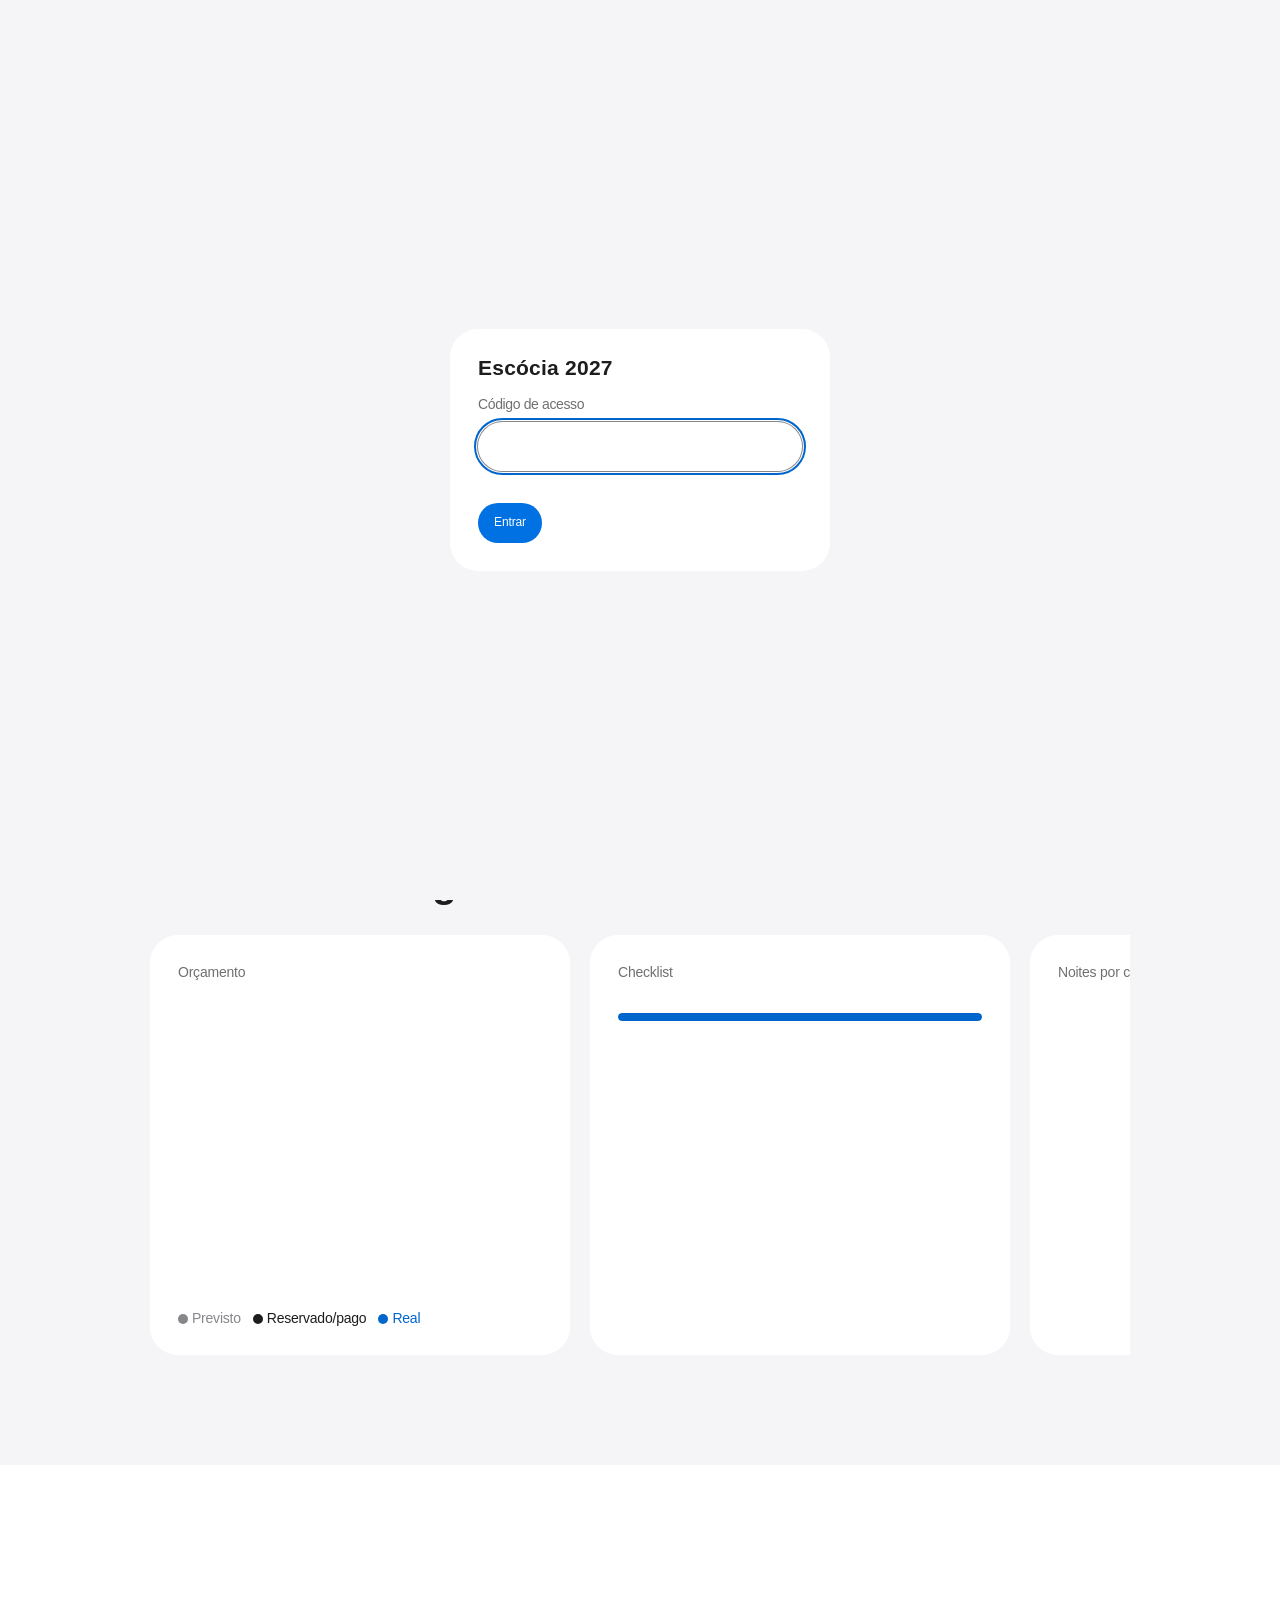
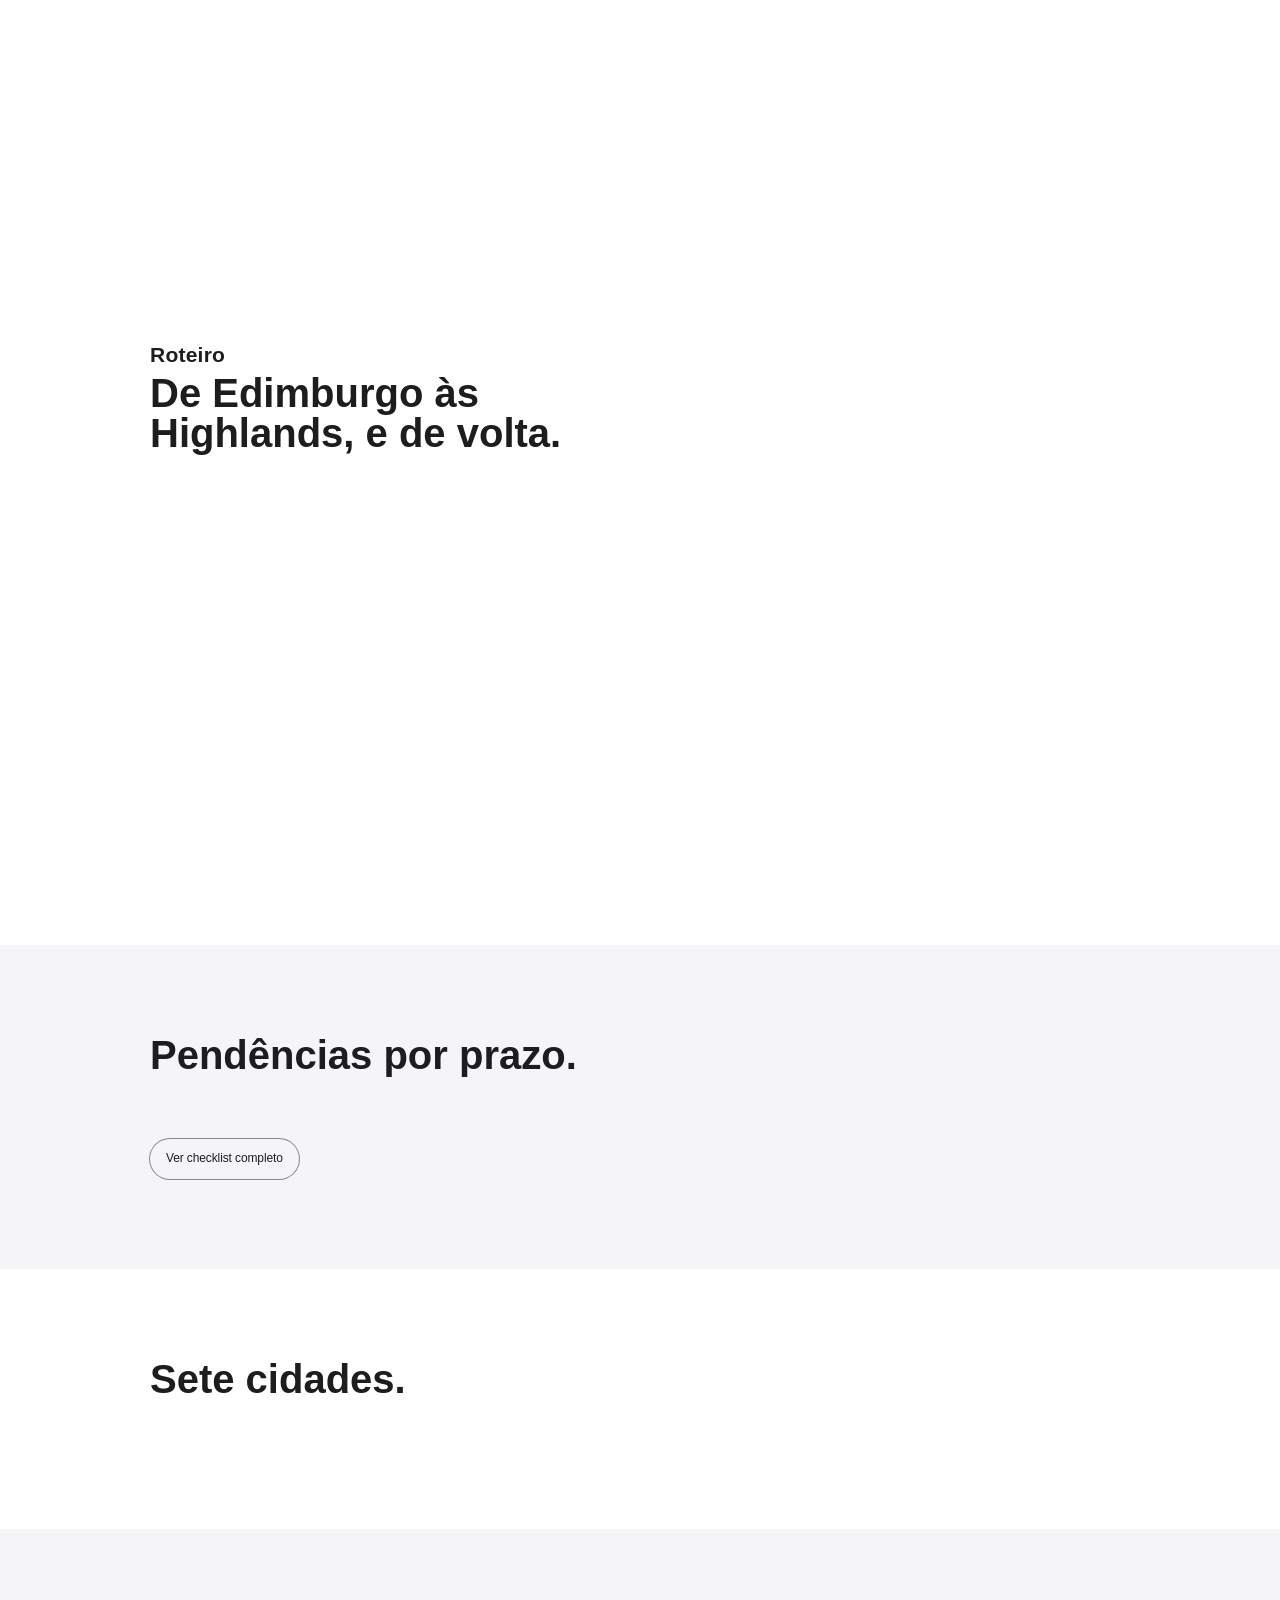
==== index.html @ ef0e37b1 "Portal Escócia 2027: primeira versão Painel, cidades, orçamento, checklist, registro e viagem; API n" ====
<!doctype html>
<html lang="pt-BR">
<head>
  <meta charset="utf-8">
  <meta name="viewport" content="width=device-width, initial-scale=1, viewport-fit=cover">
  <meta name="theme-color" content="#ffffff">
  <meta name="description" content="Portal da viagem à Escócia, 23/02 a 08/03/2027">
  <meta name="apple-mobile-web-app-capable" content="yes">
  <meta name="apple-mobile-web-app-title" content="Escócia 2027">
  <meta name="apple-mobile-web-app-status-bar-style" content="default">
  <title>Escócia 2027</title>
  <link rel="manifest" href="manifest.webmanifest">
  <link rel="icon" href="assets/img/icone-192.png" type="image/png">
  <link rel="apple-touch-icon" href="assets/img/icone-180.png">
  <link rel="stylesheet" href="assets/css/tokens.css">
  <link rel="stylesheet" href="assets/css/base.css">
  <link rel="stylesheet" href="assets/css/componentes.css">
  <link rel="stylesheet" href="assets/css/paginas.css">
  <link rel="stylesheet" href="assets/css/movimento.css">
</head>
<body>
  <header class="topo">
    <nav class="nav-local" aria-label="Portal">
      <a class="nav-local__titulo" href="#painel">Escócia 2027</a>
      <a class="pill" href="#checklist">Checklist</a>
      <a class="pill pill--azul" href="#registrar">Registrar</a>
    </nav>
    <nav class="nav-secoes" aria-label="Seções">
      <a href="#painel">Painel</a>
      <a href="#roteiro">Roteiro</a>
      <a href="#orcamento">Orçamento</a>
      <a href="#checklist">Checklist</a>
      <a href="#viagem">Viagem</a>
      <a href="#registrar">Registrar</a>
    </nav>
  </header>

  <main id="painel">
    <section class="secao hero">
      <div class="conteudo">
        <p class="kicker" id="periodo"></p>
        <h1 class="display" data-revelar>Escócia 2027.</h1>
        <p class="copy legenda" id="viajantes"></p>
        <div class="contagem" data-subir>
          <span class="contagem__numero" id="dias">–</span>
          <span class="legenda" id="dias-legenda">dias para o embarque</span>
        </div>
        <a class="proximo" id="proximo" href="#checklist" data-subir aria-labelledby="proximo-titulo">
          <span class="status-pendente">⚠️ Próximo compromisso</span>
          <h2 class="kicker" id="proximo-titulo"></h2>
          <p class="legenda" id="proximo-detalhe"></p>
        </a>
      </div>
    </section>

    <section class="secao secao--mist destaques" aria-labelledby="destaques-titulo">
      <div class="conteudo">
        <div class="destaques__cabecalho">
          <h2 class="titulo" id="destaques-titulo" data-revelar>Resumo da viagem.</h2>
          <a href="#orcamento" class="legenda">Ver orçamento</a>
        </div>
        <div class="galeria" tabindex="0" aria-label="Cards de resumo">
          <a class="card" href="#orcamento" aria-labelledby="orc-titulo">
            <p class="legenda" id="orc-titulo">Orçamento</p>
            <p class="card__numero" id="orc-previsto"></p>
            <p class="legenda" id="orc-detalhe"></p>
            <div class="card__grafico"><canvas id="grafico-orcamento" aria-label="Orçamento por categoria: previsto, reservado ou pago e real" role="img"></canvas></div>
            <p class="legenda legenda-grafico" aria-hidden="true">
              <span class="cor-previsto">Previsto</span>
              <span class="cor-pago">Reservado/pago</span>
              <span class="cor-real">Real</span>
            </p>
          </a>
          <a class="card" href="#checklist" aria-labelledby="chk-titulo">
            <p class="legenda" id="chk-titulo">Checklist</p>
            <p class="card__numero" id="chk-numero"></p>
            <div class="progresso" role="progressbar" aria-label="Progresso do checklist" aria-valuemin="0" aria-valuemax="100" id="chk-barra-wrap"><div class="progresso__barra" id="chk-barra"></div></div>
            <p class="legenda" id="chk-detalhe"></p>
          </a>
          <article class="card" aria-labelledby="noites-titulo">
            <p class="legenda" id="noites-titulo">Noites por cidade</p>
            <p class="card__numero" id="noites-total"></p>
            <div class="card__grafico"><canvas id="grafico-noites" aria-label="Noites por cidade" role="img"></canvas></div>
          </article>
        </div>
      </div>
    </section>

    <section class="secao roteiro" id="roteiro" aria-labelledby="roteiro-titulo">
      <div class="conteudo roteiro__palco">
        <div>
          <p class="kicker">Roteiro</p>
          <h2 class="titulo" id="roteiro-titulo" data-revelar>De Edimburgo às Highlands, e de volta.</h2>
          <p class="copy legenda" id="roteiro-resumo"></p>
        </div>
        <div class="roteiro__trilha">
          <div class="roteiro__linha"></div>
          <div class="roteiro__progresso" id="trilha-progresso"></div>
          <div id="trilha-paradas"></div>
        </div>
      </div>
    </section>

    <section class="secao secao--mist" id="pendencias" aria-labelledby="pend-titulo">
      <div class="conteudo">
        <h2 class="titulo" id="pend-titulo" data-revelar>Pendências por prazo.</h2>
        <ol class="pendencias" id="lista-pendencias"></ol>
        <a class="pill espaco-topo" href="#checklist">Ver checklist completo</a>
      </div>
    </section>

    <section class="secao" aria-labelledby="cidades-titulo">
      <div class="conteudo">
        <h2 class="titulo" id="cidades-titulo" data-revelar>Sete cidades.</h2>
        <div class="cidades" id="cidades"></div>
      </div>
    </section>
  </main>

  <main id="pagina" hidden></main>

  <footer class="rodape">
    <div class="conteudo">
      <p class="legenda" id="rodape"></p>
      <p class="legenda" id="estado" role="status"></p>
    </div>
  </footer>

  <p class="aviso" id="aviso" role="status" aria-live="polite" hidden></p>

  <dialog class="acesso" id="acesso" aria-labelledby="acesso-titulo">
    <form id="acesso-form" class="formulario">
      <p class="kicker" id="acesso-titulo">Escócia 2027</p>
      <label class="rotulo"><span>Código de acesso</span>
        <input class="campo" id="acesso-codigo" inputmode="numeric" autocomplete="off" required>
      </label>
      <p class="status-pendente" id="acesso-erro"></p>
      <button class="pill pill--azul" type="submit">Entrar</button>
    </form>
  </dialog>

  <script src="assets/vendor/gsap.min.js" defer></script>
  <script src="assets/vendor/ScrollTrigger.min.js" defer></script>
  <script src="assets/vendor/chart.umd.min.js" defer></script>
  <script type="module" src="assets/js/app.js"></script>
</body>
</html>
---- assets/css/tokens.css ----
/* Identidade Visual iPhone Duo — transcrição dos tokens de
   x/Documentação/Identidade Visual - iPhone Duo.md (fonte da verdade).
   Use somente estas variáveis no restante do CSS. */
:root {
  /* Cores */
  --color-gallery-white: #ffffff;
  --color-studio-mist: #f5f5f7;
  --color-paper-frost: #fafafc;
  --color-hairline-silver: #d6d6d6;
  --color-control-gray: #e6e6e8;
  --color-ink: #1d1d1f;
  --color-slate: #707070;
  --color-steel: #86868b;
  --color-apple-blue: #0066cc;
  --color-pricing-blue: #0071e3;
  --color-launch-orange: #b64400;

  /* Famílias (substitutas do documento: Inter, Helvetica Neue, Arial;
     -apple-system entrega a SF Pro nativa no iPhone e no Mac) */
  --font-sf-pro-display: 'SF Pro Display', -apple-system, BlinkMacSystemFont, Inter, 'Helvetica Neue', Arial, sans-serif;
  --font-sf-pro-text: 'SF Pro Text', -apple-system, BlinkMacSystemFont, Inter, 'Helvetica Neue', Arial, sans-serif;
  --font-arial: Arial, sans-serif;

  /* Escala tipográfica */
  --text-global-nav: 12px;
  --leading-global-nav: 1;
  --tracking-global-nav: -0.12px;
  --text-compact-control: 12px;
  --leading-compact-control: 1.33;
  --tracking-compact-control: -0.12px;
  --text-body-small: 14px;
  --leading-body-small: 1.29;
  --tracking-body-small: -0.224px;
  --text-body: 17px;
  --leading-body: 1.47;
  --tracking-body: -0.374px;
  --text-feature-copy: 17px;
  --leading-feature-copy: 1.24;
  --tracking-feature-copy: -0.374px;
  --text-product-nav-title: 19px;
  --leading-product-nav-title: 1.21;
  --tracking-product-nav-title: 0.228px;
  --text-product-kicker: 21px;
  --leading-product-kicker: 1;
  --tracking-product-kicker: 0.231px;
  --text-feature-heading: 40px;
  --leading-feature-heading: 1;
  --tracking-feature-heading: 0px;
  --text-hero-display: 80px;
  --leading-hero-display: 1.05;
  --tracking-hero-display: -1.2px;

  /* Pesos */
  --font-weight-regular: 400;
  --font-weight-medium: 500;
  --font-weight-semibold: 600;

  /* Espaçamento */
  --spacing-4: 4px;
  --spacing-8: 8px;
  --spacing-12: 12px;
  --spacing-16: 16px;
  --spacing-20: 20px;
  --spacing-24: 24px;
  --spacing-28: 28px;
  --spacing-32: 32px;
  --spacing-40: 40px;
  --spacing-48: 48px;
  --spacing-52: 52px;
  --spacing-64: 64px;
  --spacing-76: 76px;
  --spacing-80: 80px;
  --spacing-128: 128px;
  --spacing-144: 144px;

  /* Layout */
  --section-gap: 90px;
  --card-padding: 28px;
  --element-gap: 20px;

  /* Raios nomeados */
  --radius-cards: 28px;
  --radius-links: 10px;
  --radius-pills: 36px;
  --radius-badges: 0px;
  --radius-images: 28px;
  --radius-inputs: 980px;
  --radius-buttons: 9999px;
  --radius-navigation: 20px;

  /* Contornos (o documento não usa sombras projetadas) */
  --shadow-subtle: rgb(230, 230, 232) 0px 0px 0px 1px;
  --shadow-subtle-2: rgb(134, 134, 139) 0px 0px 0px 1px;

  /* Controle translúcido do carrossel (componente "Carousel Playback Control") */
  --carousel-track: rgba(210, 210, 215, 0.64);
  --carousel-glyph: rgba(0, 0, 0, 0.56);
  --nav-label: rgba(0, 0, 0, 0.8);
}
---- assets/css/base.css ----
*, *::before, *::after { box-sizing: border-box; }

html { -webkit-text-size-adjust: 100%; }

body {
  margin: 0;
  background: var(--color-gallery-white);
  color: var(--color-ink);
  font-family: var(--font-sf-pro-text);
  font-size: var(--text-body);
  line-height: var(--leading-body);
  letter-spacing: var(--tracking-body);
  -webkit-font-smoothing: antialiased;
}

h1, h2, h3, p { margin: 0; }

a { color: var(--color-apple-blue); text-decoration: none; border-radius: var(--radius-links); }
a:hover { text-decoration: underline; }

:focus-visible { outline: 2px solid var(--color-apple-blue); outline-offset: 2px; }

.secao {
  padding: var(--section-gap) var(--spacing-20);
}
.secao--mist { background: var(--color-studio-mist); }

.conteudo { max-width: 980px; margin: 0 auto; }

/* Tipografia (papéis da escala do documento) */
.kicker {
  font-family: var(--font-sf-pro-display);
  font-size: var(--text-product-kicker);
  line-height: var(--leading-product-kicker);
  letter-spacing: var(--tracking-product-kicker);
  font-weight: var(--font-weight-semibold);
}
.display {
  font-family: var(--font-sf-pro-display);
  font-size: clamp(var(--text-feature-heading), 12vw, var(--text-hero-display));
  line-height: var(--leading-hero-display);
  letter-spacing: var(--tracking-hero-display);
  font-weight: var(--font-weight-semibold);
}
.titulo {
  font-family: var(--font-sf-pro-display);
  font-size: var(--text-feature-heading);
  line-height: var(--leading-feature-heading);
  letter-spacing: var(--tracking-feature-heading);
  font-weight: var(--font-weight-semibold);
}
.copy {
  font-size: var(--text-feature-copy);
  line-height: var(--leading-feature-copy);
  letter-spacing: var(--tracking-feature-copy);
}
.legenda {
  font-size: var(--text-body-small);
  line-height: var(--leading-body-small);
  letter-spacing: var(--tracking-body-small);
  color: var(--color-slate);
}
.status-pendente {
  color: var(--color-launch-orange);
  font-size: var(--text-compact-control);
  line-height: var(--leading-compact-control);
  letter-spacing: var(--tracking-compact-control);
  font-weight: var(--font-weight-semibold);
}

.oculto-leitura {
  position: absolute; width: 1px; height: 1px; overflow: hidden; clip: rect(0 0 0 0); white-space: nowrap;
}
---- assets/css/componentes.css ----
/* Navegação local flutuante (componente "Product Local Navigation") */
.nav-local {
  position: sticky;
  top: var(--spacing-8);
  z-index: 10;
  margin: var(--spacing-8) var(--spacing-12) 0;
  padding: var(--spacing-12) var(--spacing-20);
  display: flex;
  align-items: center;
  gap: var(--spacing-12);
  background: var(--color-gallery-white);
  border-radius: var(--radius-navigation);
  box-shadow: var(--shadow-subtle);
}
.nav-local__titulo {
  font-family: var(--font-sf-pro-display);
  font-size: var(--text-product-nav-title);
  line-height: var(--leading-product-nav-title);
  letter-spacing: var(--tracking-product-nav-title);
  font-weight: var(--font-weight-semibold);
  margin-right: auto;
  white-space: nowrap;
}
.pill {
  display: inline-flex;
  align-items: center;
  min-height: var(--spacing-40);
  padding: 0 var(--spacing-16);
  border-radius: var(--radius-buttons);
  font-size: var(--text-compact-control);
  line-height: var(--leading-compact-control);
  letter-spacing: var(--tracking-compact-control);
  color: var(--color-ink);
  box-shadow: var(--shadow-subtle-2);
  background: transparent;
}
.pill--azul { background: var(--color-pricing-blue); color: var(--color-gallery-white); box-shadow: none; }
.pill:hover { text-decoration: none; }

/* Hero */
.hero { text-align: center; padding-top: var(--spacing-64); }
.hero .kicker { margin-bottom: var(--spacing-16); }
.hero .display + .copy { margin-top: var(--spacing-16); }
.roteiro .titulo, .destaques .titulo { margin-top: var(--spacing-8); }
.roteiro .copy { margin-top: var(--spacing-12); }
.contagem {
  margin: var(--spacing-48) auto 0;
  display: inline-flex;
  flex-direction: column;
  align-items: center;
  gap: var(--spacing-8);
  padding: var(--card-padding) var(--spacing-48);
  border-radius: var(--radius-cards);
  background: var(--color-studio-mist);
}
.contagem__numero {
  font-family: var(--font-sf-pro-display);
  font-size: var(--text-hero-display);
  line-height: var(--leading-hero-display);
  letter-spacing: var(--tracking-hero-display);
  font-weight: var(--font-weight-semibold);
  font-variant-numeric: tabular-nums;
}

/* Próximo compromisso */
.proximo {
  margin-top: var(--spacing-40);
  text-align: left;
  padding: var(--card-padding);
  border-radius: var(--radius-cards);
  box-shadow: var(--shadow-subtle);
  display: grid;
  gap: var(--spacing-8);
}

/* Destaques: galeria horizontal de cards brancos ("Highlights Stage") */
.destaques__cabecalho {
  display: flex; align-items: baseline; justify-content: space-between; gap: var(--element-gap);
  margin-bottom: var(--spacing-32);
}
.galeria {
  display: grid;
  grid-auto-flow: column;
  grid-auto-columns: min(86vw, 420px);
  gap: var(--element-gap);
  overflow-x: auto;
  scroll-snap-type: x mandatory;
  padding-bottom: var(--spacing-20);
  scrollbar-width: none;
}
.galeria::-webkit-scrollbar { display: none; }
.card {
  scroll-snap-align: start;
  background: var(--color-gallery-white);
  border-radius: var(--radius-cards);
  padding: var(--card-padding);
  display: flex;
  flex-direction: column;
  gap: var(--spacing-16);
  min-height: 420px;
}
.card__numero {
  font-family: var(--font-sf-pro-display);
  font-size: var(--text-feature-heading);
  line-height: var(--leading-feature-heading);
  font-weight: var(--font-weight-semibold);
  font-variant-numeric: tabular-nums;
}
.card__grafico { position: relative; flex: 1; min-height: 220px; }
.legenda-grafico { display: flex; flex-wrap: wrap; gap: var(--spacing-12); }
.legenda-grafico span::before {
  content: ''; display: inline-block; width: 10px; height: 10px; margin-right: var(--spacing-4);
  border-radius: var(--radius-buttons); background: currentColor; vertical-align: middle;
}

/* Barra de progresso do checklist */
.progresso { height: var(--spacing-8); border-radius: var(--radius-buttons); background: var(--color-control-gray); overflow: hidden; }
.progresso__barra { height: 100%; background: var(--color-apple-blue); border-radius: inherit; }

/* Pendências por prazo */
.pendencias { list-style: none; margin: var(--spacing-32) 0 0; padding: 0; }
.pendencias li {
  display: grid;
  grid-template-columns: var(--spacing-76) 1fr;
  gap: var(--spacing-16);
  padding: var(--spacing-20) 0;
  border-top: 1px solid var(--color-hairline-silver);
}
.pendencias__data {
  font-family: var(--font-sf-pro-display);
  font-weight: var(--font-weight-semibold);
  font-variant-numeric: tabular-nums;
}

/* Roteiro fixado com linha que avança pela rolagem */
.roteiro { position: relative; }
.roteiro__palco { min-height: 100vh; display: flex; flex-direction: column; justify-content: center; }
.roteiro__trilha { position: relative; margin-top: var(--spacing-24); }
.roteiro__linha {
  position: absolute; left: 11px; top: 0; bottom: 0; width: 2px;
  background: var(--color-control-gray);
}
.roteiro__progresso {
  position: absolute; left: 11px; top: 0; width: 2px; height: 100%;
  background: var(--color-ink); transform-origin: top;
}
.parada { position: relative; display: grid; grid-template-columns: var(--spacing-24) 1fr; gap: var(--spacing-16); padding: var(--spacing-4) 0; }
.parada__ponto {
  width: var(--spacing-24); height: var(--spacing-24); border-radius: var(--radius-buttons);
  background: var(--color-gallery-white); box-shadow: var(--shadow-subtle-2);
  position: relative; z-index: 1;
}
.parada.ativa .parada__ponto { background: var(--color-ink); box-shadow: none; }
.parada__cidade {
  font-family: var(--font-sf-pro-display);
  font-size: var(--text-product-kicker);
  line-height: var(--leading-product-kicker);
  font-weight: var(--font-weight-semibold);
}

/* Cidades */
.cidades { display: grid; gap: var(--element-gap); grid-template-columns: repeat(auto-fill, minmax(260px, 1fr)); margin-top: var(--spacing-40); }
.cidade {
  border-radius: var(--radius-cards);
  background: var(--color-studio-mist);
  padding: var(--card-padding);
  display: grid; gap: var(--spacing-12); align-content: start;
}

.rodape { padding: var(--spacing-40) var(--spacing-20); background: var(--color-studio-mist); }

@media (min-width: 834px) {
  .nav-local { margin: var(--spacing-8) auto 0; max-width: 1024px; }
  .roteiro__palco { flex-direction: row; align-items: center; gap: var(--spacing-80); }
  .roteiro__palco > * { flex: 1; }
  .parada { padding: var(--spacing-12) 0; }
}
---- assets/css/paginas.css ----
/* Navegação de seções ("Section Anchor Navigation") e páginas internas. */
.topo { position: sticky; top: 0; z-index: 10; background: var(--color-gallery-white); padding-bottom: var(--spacing-4); }
.nav-local { position: static; }
.nav-local__titulo { color: var(--color-ink); }
.nav-local__titulo:hover { text-decoration: none; }
.nav-secoes {
  display: flex; gap: var(--spacing-24); overflow-x: auto; scrollbar-width: none;
  padding: var(--spacing-12) var(--spacing-20) var(--spacing-8);
  max-width: 1024px; margin: 0 auto;
}
.nav-secoes::-webkit-scrollbar { display: none; }
.nav-secoes a {
  color: var(--color-ink); white-space: nowrap;
  font-size: var(--text-body); letter-spacing: var(--tracking-body); font-weight: var(--font-weight-medium);
  padding: var(--spacing-8) 0;
}
.nav-secoes a[aria-current] { color: var(--color-apple-blue); }

.cor-previsto { color: var(--color-steel); }
.cor-pago { color: var(--color-ink); }
.cor-real { color: var(--color-apple-blue); }

a.card, a.proximo, a.cidade, a.parada { color: inherit; }
a.card:hover, a.proximo:hover, a.cidade:hover, a.parada:hover { text-decoration: none; }

.espaco-topo { margin-top: var(--spacing-32); }
.pagina__cabecalho { display: grid; gap: var(--spacing-12); margin-bottom: var(--spacing-40); }

.grade-2 { display: grid; gap: var(--element-gap); grid-template-columns: repeat(auto-fit, minmax(300px, 1fr)); }
.card--auto { min-height: 0; }
.card--contorno { box-shadow: var(--shadow-subtle); }
.card__grafico--alto { min-height: 360px; margin-bottom: var(--spacing-40); }

.foto { margin: var(--spacing-40) 0 0; border-radius: var(--radius-images); overflow: hidden; background: var(--color-studio-mist); }
.foto img { display: block; width: 100%; aspect-ratio: 3 / 2; object-fit: cover; transform: scale(1.12); }
.foto figcaption { padding: var(--spacing-8) var(--spacing-16); background: var(--color-gallery-white); }
.cidade__foto { width: 100%; aspect-ratio: 3 / 2; object-fit: cover; border-radius: var(--radius-images); }

.lista { list-style: none; margin: 0; padding: 0; }
.lista > li { padding: var(--spacing-16) 0; border-top: 1px solid var(--color-hairline-silver); display: grid; gap: var(--spacing-4); }
.atracao { grid-template-columns: 1fr auto; align-items: start; gap: var(--spacing-12) !important; }
.atracao__nome { font-weight: var(--font-weight-semibold); }

.tarefa { grid-template-columns: var(--spacing-28) 1fr; align-items: start; }
.tarefa input { width: var(--spacing-24); height: var(--spacing-24); margin: 0; accent-color: var(--color-apple-blue); }
.tarefa label { display: grid; gap: var(--spacing-4); cursor: pointer; }
.tarefa--feita label > span:first-child { color: var(--color-slate); text-decoration: line-through; }

.tabela { width: 100%; border-collapse: collapse; font-size: var(--text-body-small); letter-spacing: var(--tracking-body-small); }
.tabela th, .tabela td { text-align: left; padding: var(--spacing-12) var(--spacing-8); border-top: 1px solid var(--color-hairline-silver); vertical-align: top; }
.tabela td { font-variant-numeric: tabular-nums; }
.tabela thead th { color: var(--color-slate); font-weight: var(--font-weight-regular); border-top: 0; }

/* Formulários ("Rounded Search Input" adaptado a campos de formulário) */
.formulario { display: grid; gap: var(--spacing-16); max-width: 520px; }
.rotulo { display: grid; gap: var(--spacing-8); font-size: var(--text-body-small); color: var(--color-slate); }
.campo {
  font: inherit; font-size: var(--text-body); color: var(--color-ink);
  min-height: var(--spacing-48); padding: var(--spacing-12) var(--spacing-20);
  border: 0; border-radius: var(--radius-inputs); box-shadow: var(--shadow-subtle-2);
  background: var(--color-gallery-white); width: 100%;
}
textarea.campo { border-radius: var(--radius-cards); resize: vertical; }
.campo--compacto { min-height: var(--spacing-40); padding: var(--spacing-8) var(--spacing-12); font-size: var(--text-body-small); width: auto; }
.linha-campos { display: grid; grid-template-columns: 2fr 1fr; gap: var(--spacing-12); }
.formulario .pill { justify-self: start; border: 0; cursor: pointer; font: inherit; font-size: var(--text-compact-control); }

/* Aviso flutuante e diálogo de acesso */
.aviso {
  position: fixed; left: 50%; bottom: calc(var(--spacing-20) + env(safe-area-inset-bottom)); transform: translateX(-50%);
  margin: 0; padding: var(--spacing-12) var(--spacing-20); border-radius: var(--radius-pills);
  background: var(--color-ink); color: var(--color-gallery-white); font-size: var(--text-body-small); z-index: 20;
  max-width: calc(100% - var(--spacing-40));
}
.acesso { border: 0; border-radius: var(--radius-cards); padding: var(--card-padding); width: min(92vw, 380px); color: var(--color-ink); }
.acesso::backdrop { background: var(--color-studio-mist); }

.rodape .conteudo { display: grid; gap: var(--spacing-8); }
body { padding-bottom: env(safe-area-inset-bottom); }
---- assets/css/movimento.css ----
/* Os estados iniciais das animações são definidos pelo GSAP (assets/js/movimento.js),
   só quando não há prefers-reduced-motion. Aqui ficam apenas ajustes de movimento reduzido. */
@media (prefers-reduced-motion: reduce) {
  html { scroll-behavior: auto; }
  .galeria { scroll-snap-type: none; }
  .foto img { transform: none; }
}
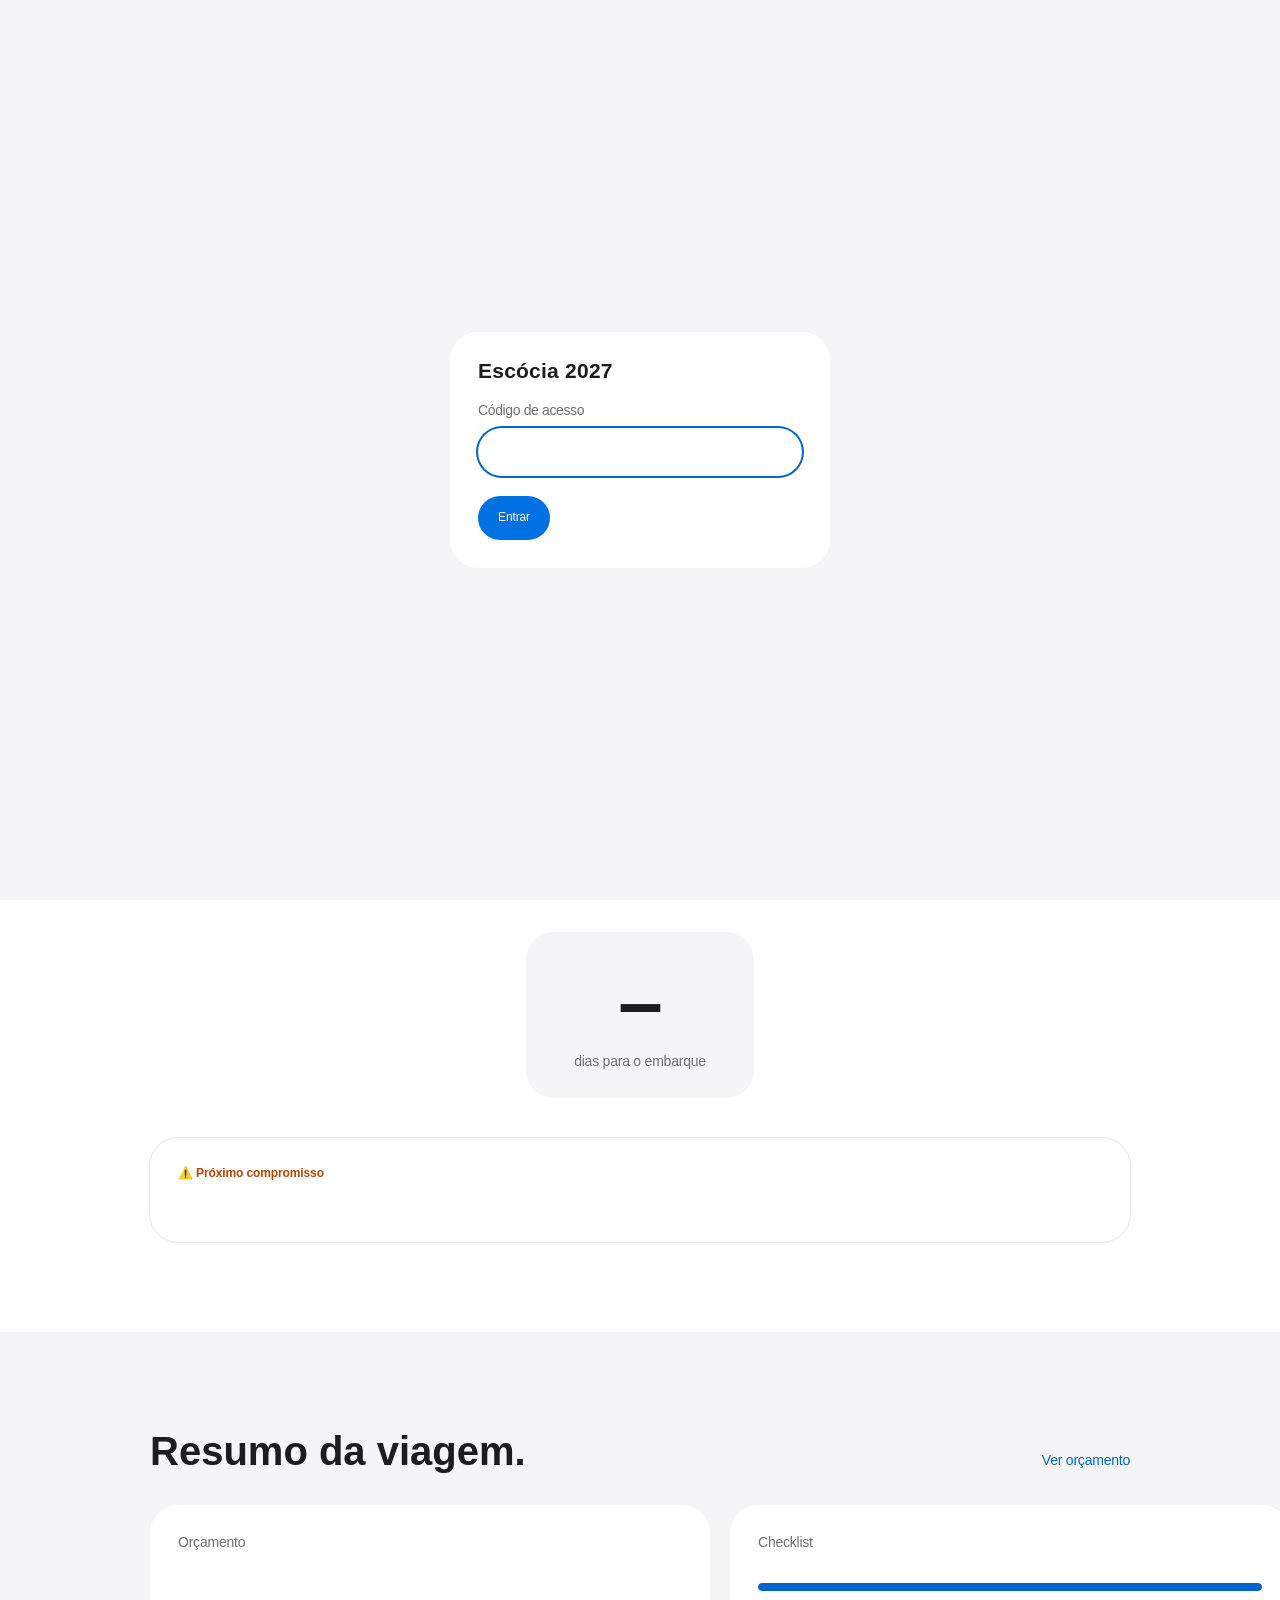
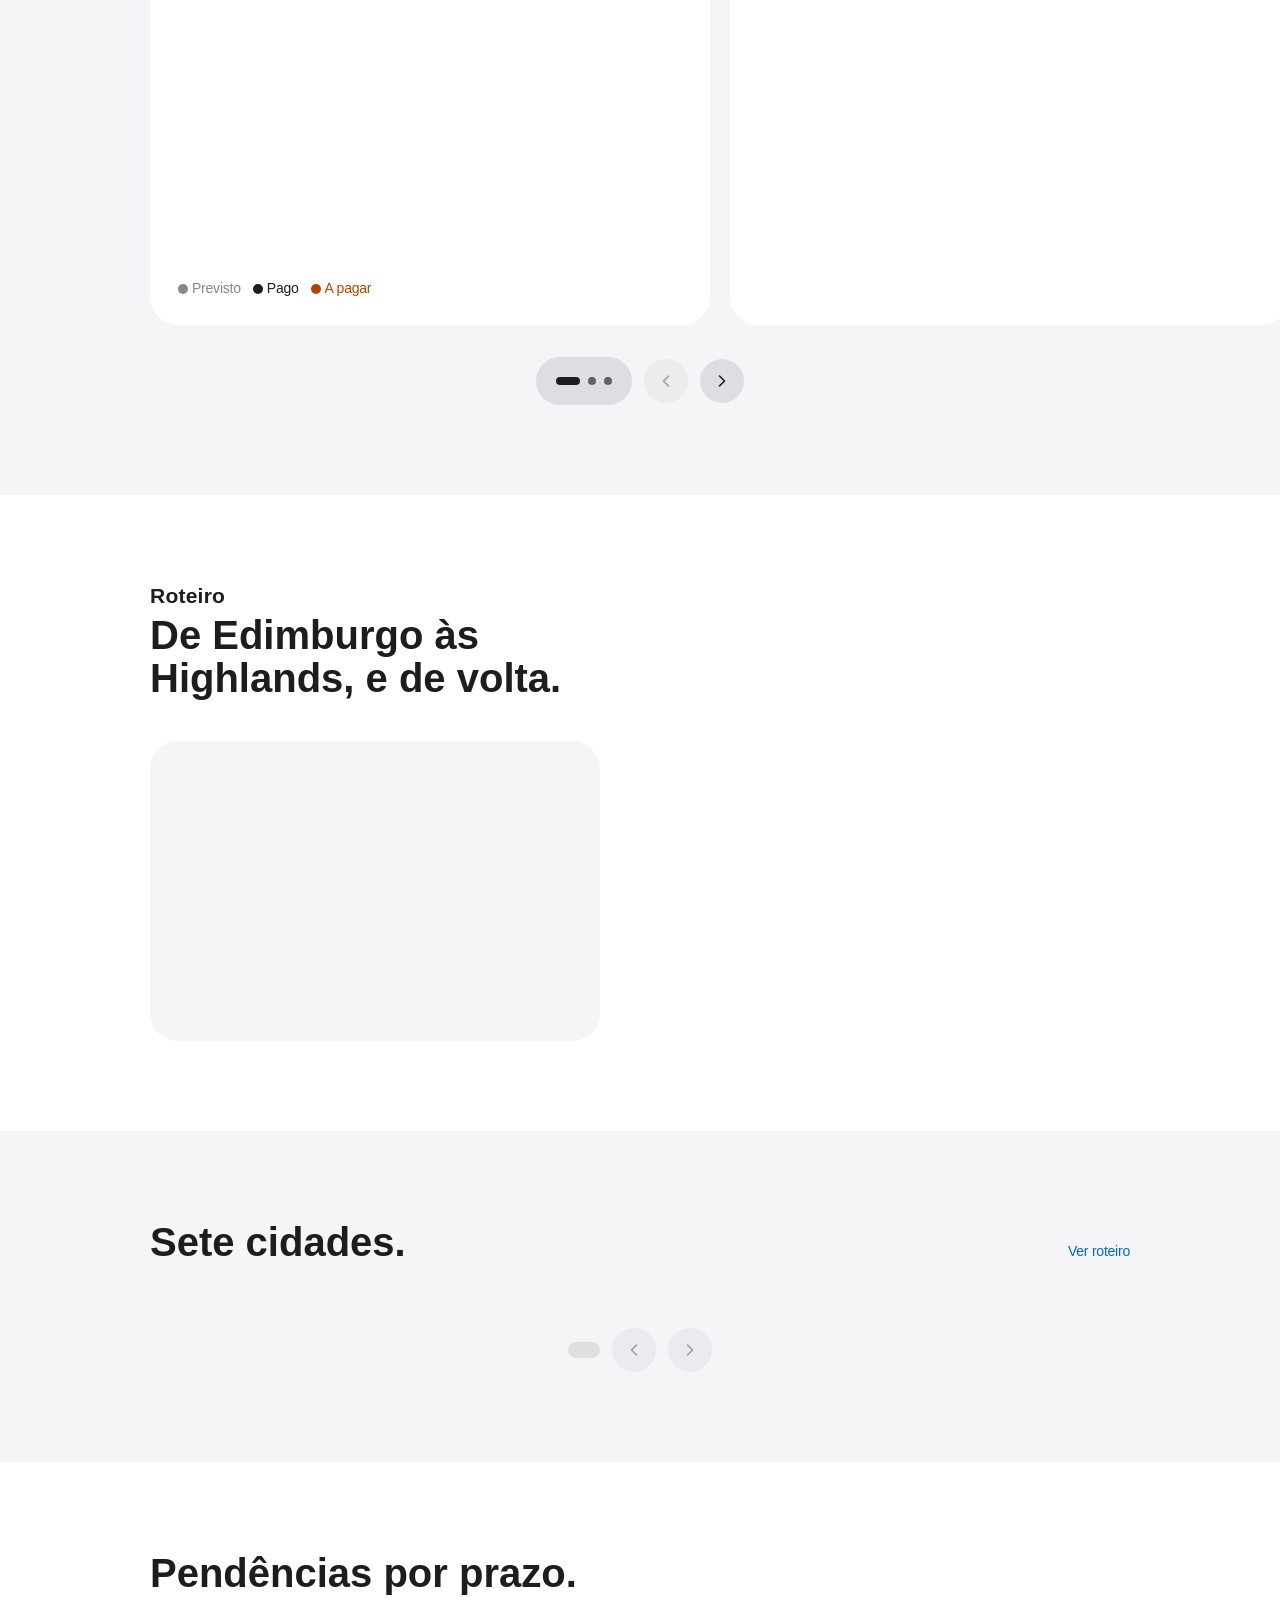
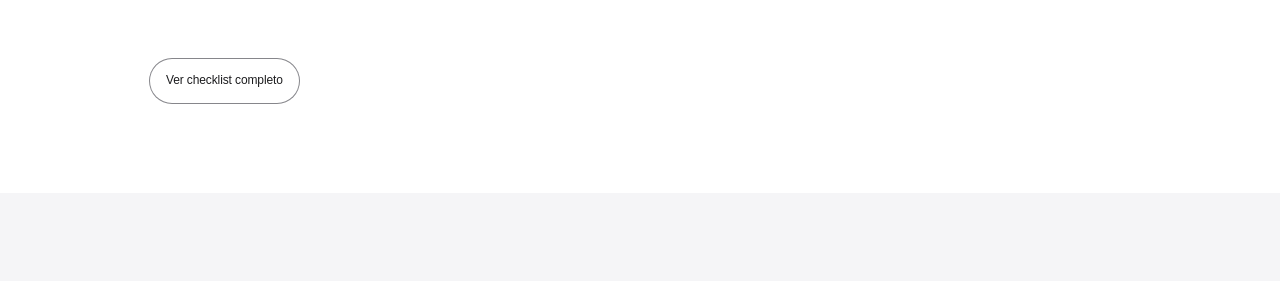
==== commit 0b47c35b: "Revisão completa do portal - Modo escuro (segue o sistema) com tokens de papel; identidade e DESIGN." ====
--- a/index.html
+++ b/index.html
@@ -3,7 +3,9 @@
 <head>
   <meta charset="utf-8">
   <meta name="viewport" content="width=device-width, initial-scale=1, viewport-fit=cover">
-  <meta name="theme-color" content="#ffffff">
+  <meta name="color-scheme" content="light dark">
+  <meta name="theme-color" content="#ffffff" media="(prefers-color-scheme: light)">
+  <meta name="theme-color" content="#000000" media="(prefers-color-scheme: dark)">
   <meta name="description" content="Portal da viagem à Escócia, 23/02 a 08/03/2027">
   <meta name="apple-mobile-web-app-capable" content="yes">
   <meta name="apple-mobile-web-app-title" content="Escócia 2027">
@@ -20,18 +22,17 @@
 </head>
 <body>
   <header class="topo">
-    <nav class="nav-local" aria-label="Portal">
-      <a class="nav-local__titulo" href="#painel">Escócia 2027</a>
-      <a class="pill" href="#checklist">Checklist</a>
-      <a class="pill pill--azul" href="#registrar">Registrar</a>
-    </nav>
-    <nav class="nav-secoes" aria-label="Seções">
-      <a href="#painel">Painel</a>
-      <a href="#roteiro">Roteiro</a>
-      <a href="#orcamento">Orçamento</a>
-      <a href="#checklist">Checklist</a>
-      <a href="#viagem">Viagem</a>
-      <a href="#registrar">Registrar</a>
+    <nav class="barra" aria-label="Portal">
+      <a class="barra__titulo" href="#painel">Escócia 2027</a>
+      <div class="barra__secoes" id="secoes">
+        <a href="#painel">Painel</a>
+        <a href="#roteiro">Roteiro</a>
+        <a href="#cidades">Cidades</a>
+        <a href="#orcamento">Orçamento</a>
+        <a href="#checklist">Checklist</a>
+        <a href="#viagem">Viagem</a>
+      </div>
+      <a class="pill pill--azul barra__acao" href="#registrar">Registrar</a>
     </nav>
   </header>
 
@@ -41,6 +42,14 @@
         <p class="kicker" id="periodo"></p>
         <h1 class="display" data-revelar>Escócia 2027.</h1>
         <p class="copy legenda" id="viajantes"></p>
+      </div>
+      <figure class="hero__foto" data-zoom>
+        <div class="hero__moldura">
+          <img src="assets/img/cidades/abertura-1600.webp" srcset="assets/img/cidades/abertura-800.webp 800w, assets/img/cidades/abertura-1600.webp 1600w, assets/img/cidades/abertura-2400.webp 2400w" sizes="(min-width: 1240px) 1200px, calc(100vw - 40px)" width="2400" height="1600" alt="Lago entre montanhas das Highlands ao amanhecer" fetchpriority="high">
+        </div>
+        <figcaption class="legenda" id="abertura-credito"></figcaption>
+      </figure>
+      <div class="conteudo hero__dados">
         <div class="contagem" data-subir>
           <span class="contagem__numero" id="dias">–</span>
           <span class="legenda" id="dias-legenda">dias para o embarque</span>
@@ -53,22 +62,22 @@
       </div>
     </section>
 
-    <section class="secao secao--mist destaques" aria-labelledby="destaques-titulo">
-      <div class="conteudo">
-        <div class="destaques__cabecalho">
-          <h2 class="titulo" id="destaques-titulo" data-revelar>Resumo da viagem.</h2>
-          <a href="#orcamento" class="legenda">Ver orçamento</a>
-        </div>
-        <div class="galeria" tabindex="0" aria-label="Cards de resumo">
+    <section class="secao secao--mist destaques faixa-carrossel" aria-labelledby="destaques-titulo">
+      <div class="conteudo destaques__cabecalho">
+        <h2 class="titulo" id="destaques-titulo" data-revelar>Resumo da viagem.</h2>
+        <a href="#orcamento" class="legenda">Ver orçamento</a>
+      </div>
+      <div class="carrossel" id="resumo" role="region" aria-roledescription="carrossel" aria-labelledby="destaques-titulo">
+        <div class="carrossel__trilho" id="resumo-lista" tabindex="0">
           <a class="card" href="#orcamento" aria-labelledby="orc-titulo">
             <p class="legenda" id="orc-titulo">Orçamento</p>
             <p class="card__numero" id="orc-previsto"></p>
             <p class="legenda" id="orc-detalhe"></p>
-            <div class="card__grafico"><canvas id="grafico-orcamento" aria-label="Orçamento por categoria: previsto, reservado ou pago e real" role="img"></canvas></div>
+            <div class="card__grafico"><canvas id="grafico-orcamento" aria-label="Orçamento por categoria: previsto, pago e a pagar" role="img"></canvas></div>
             <p class="legenda legenda-grafico" aria-hidden="true">
               <span class="cor-previsto">Previsto</span>
-              <span class="cor-pago">Reservado/pago</span>
-              <span class="cor-real">Real</span>
+              <span class="cor-pago">Pago</span>
+              <span class="cor-apagar">A pagar</span>
             </p>
           </a>
           <a class="card" href="#checklist" aria-labelledby="chk-titulo">
@@ -83,15 +92,27 @@
             <div class="card__grafico"><canvas id="grafico-noites" aria-label="Noites por cidade" role="img"></canvas></div>
           </article>
         </div>
+        <div class="conteudo carrossel__controles">
+          <div class="carrossel__pontos" id="resumo-pontos" role="group" aria-label="Escolher resumo">
+            <button type="button" aria-label="Orçamento" aria-controls="resumo-lista"></button>
+            <button type="button" aria-label="Checklist" aria-controls="resumo-lista"></button>
+            <button type="button" aria-label="Noites por cidade" aria-controls="resumo-lista"></button>
+          </div>
+          <div class="carrossel__setas">
+            <button class="carrossel__seta" type="button" data-direcao="-1" aria-label="Resumo anterior" aria-controls="resumo-lista"></button>
+            <button class="carrossel__seta carrossel__seta--proxima" type="button" data-direcao="1" aria-label="Próximo resumo" aria-controls="resumo-lista"></button>
+          </div>
+        </div>
       </div>
     </section>
 
     <section class="secao roteiro" id="roteiro" aria-labelledby="roteiro-titulo">
       <div class="conteudo roteiro__palco">
-        <div>
+        <div class="roteiro__texto">
           <p class="kicker">Roteiro</p>
           <h2 class="titulo" id="roteiro-titulo" data-revelar>De Edimburgo às Highlands, e de volta.</h2>
           <p class="copy legenda" id="roteiro-resumo"></p>
+          <div class="roteiro__midia" id="roteiro-midia" aria-hidden="true"></div>
         </div>
         <div class="roteiro__trilha">
           <div class="roteiro__linha"></div>
@@ -101,18 +122,28 @@
       </div>
     </section>
 
-    <section class="secao secao--mist" id="pendencias" aria-labelledby="pend-titulo">
+    <section class="secao secao--mist faixa-carrossel" id="cidades" aria-labelledby="cidades-titulo">
+      <div class="conteudo destaques__cabecalho">
+        <h2 class="titulo" id="cidades-titulo" data-revelar>Sete cidades.</h2>
+        <a href="#roteiro" class="legenda">Ver roteiro</a>
+      </div>
+      <div class="carrossel" role="region" aria-roledescription="carrossel" aria-labelledby="cidades-titulo">
+        <div class="carrossel__trilho" id="cidades-lista" tabindex="0"></div>
+        <div class="conteudo carrossel__controles">
+          <div class="carrossel__pontos" id="cidades-pontos" role="group" aria-label="Escolher cidade"></div>
+          <div class="carrossel__setas">
+            <button class="carrossel__seta" type="button" data-direcao="-1" aria-label="Cidade anterior" aria-controls="cidades-lista"></button>
+            <button class="carrossel__seta carrossel__seta--proxima" type="button" data-direcao="1" aria-label="Próxima cidade" aria-controls="cidades-lista"></button>
+          </div>
+        </div>
+      </div>
+    </section>
+
+    <section class="secao" id="pendencias" aria-labelledby="pend-titulo">
       <div class="conteudo">
         <h2 class="titulo" id="pend-titulo" data-revelar>Pendências por prazo.</h2>
         <ol class="pendencias" id="lista-pendencias"></ol>
         <a class="pill espaco-topo" href="#checklist">Ver checklist completo</a>
-      </div>
-    </section>
-
-    <section class="secao" aria-labelledby="cidades-titulo">
-      <div class="conteudo">
-        <h2 class="titulo" id="cidades-titulo" data-revelar>Sete cidades.</h2>
-        <div class="cidades" id="cidades"></div>
       </div>
     </section>
   </main>
--- a/assets/css/tokens.css
+++ b/assets/css/tokens.css
@@ -96,4 +96,46 @@
   --carousel-track: rgba(210, 210, 215, 0.64);
   --carousel-glyph: rgba(0, 0, 0, 0.56);
   --nav-label: rgba(0, 0, 0, 0.8);
+
+  /* Tokens de papel (seção "Tema escuro (extensão)" do documento). O restante do CSS
+     usa só estes; eles apontam para a paleta acima e mudam no tema escuro. */
+  --cor-fundo: var(--color-gallery-white);
+  --cor-faixa: var(--color-studio-mist);
+  --cor-cartao: var(--color-gallery-white);
+  --cor-vidro: rgba(255, 255, 255, 0.8);
+  --cor-texto: var(--color-ink);
+  --cor-texto-2: var(--color-slate);
+  --cor-link: var(--color-apple-blue);
+  --cor-acao: var(--color-pricing-blue);
+  --cor-sobre-acao: var(--color-gallery-white);
+  --cor-alerta: var(--color-launch-orange);
+  --cor-divisoria: var(--color-hairline-silver);
+  --cor-contorno: var(--color-steel);
+  --cor-contorno-suave: var(--color-control-gray);
+  --cor-trilho: var(--color-control-gray);
+  --cor-controle: var(--carousel-track);
+  --cor-glifo: var(--carousel-glyph);
+  --cor-grafico-previsto: var(--color-steel);
+
+  /* Contornos de 1px (o documento não usa sombras projetadas) */
+  --contorno-sutil: var(--cor-contorno-suave) 0 0 0 1px;
+  --contorno-forte: var(--cor-contorno) 0 0 0 1px;
 }
+
+@media (prefers-color-scheme: dark) {
+  :root {
+    --cor-fundo: #000000;
+    --cor-faixa: #161617;
+    --cor-cartao: var(--color-ink);
+    --cor-vidro: rgba(22, 22, 23, 0.8);
+    --cor-texto: var(--color-studio-mist);
+    --cor-texto-2: var(--color-steel);
+    --cor-link: #2997ff;
+    --cor-alerta: #f56300;
+    --cor-divisoria: #424245;
+    --cor-contorno-suave: #424245;
+    --cor-trilho: #424245;
+    --cor-controle: rgba(66, 66, 69, 0.72);
+    --cor-glifo: rgba(255, 255, 255, 0.56);
+  }
+}
--- a/assets/css/base.css
+++ b/assets/css/base.css
@@ -1,11 +1,11 @@
 *, *::before, *::after { box-sizing: border-box; }
 
-html { -webkit-text-size-adjust: 100%; }
+html { -webkit-text-size-adjust: 100%; color-scheme: light dark; }
 
 body {
   margin: 0;
-  background: var(--color-gallery-white);
-  color: var(--color-ink);
+  background: var(--cor-fundo);
+  color: var(--cor-texto);
   font-family: var(--font-sf-pro-text);
   font-size: var(--text-body);
   line-height: var(--leading-body);
@@ -15,15 +15,18 @@
 
 h1, h2, h3, p { margin: 0; }
 
-a { color: var(--color-apple-blue); text-decoration: none; border-radius: var(--radius-links); }
+a { color: var(--cor-link); text-decoration: none; border-radius: var(--radius-links); }
 a:hover { text-decoration: underline; }
 
-:focus-visible { outline: 2px solid var(--color-apple-blue); outline-offset: 2px; }
+:focus-visible { outline: 2px solid var(--cor-link); outline-offset: 2px; }
+
+/* Âncoras (#roteiro, #pendencias…) param abaixo da barra fixa. */
+[id] { scroll-margin-top: var(--altura-topo, 0px); }
 
 .secao {
-  padding: var(--section-gap) var(--spacing-20);
+  padding: var(--spacing-64) var(--spacing-20);
 }
-.secao--mist { background: var(--color-studio-mist); }
+.secao--mist { background: var(--cor-faixa); }
 
 .conteudo { max-width: 980px; margin: 0 auto; }
 
@@ -42,10 +45,12 @@
   letter-spacing: var(--tracking-hero-display);
   font-weight: var(--font-weight-semibold);
 }
+/* Altura de linha 1,08 (lista do SF Pro Display): títulos que quebram linha não se sobrepõem
+   e os descendentes (ç, g, p) ficam dentro da caixa. */
 .titulo {
   font-family: var(--font-sf-pro-display);
   font-size: var(--text-feature-heading);
-  line-height: var(--leading-feature-heading);
+  line-height: 1.08;
   letter-spacing: var(--tracking-feature-heading);
   font-weight: var(--font-weight-semibold);
 }
@@ -58,16 +63,25 @@
   font-size: var(--text-body-small);
   line-height: var(--leading-body-small);
   letter-spacing: var(--tracking-body-small);
-  color: var(--color-slate);
+  color: var(--cor-texto-2);
 }
 .status-pendente {
-  color: var(--color-launch-orange);
+  color: var(--cor-alerta);
   font-size: var(--text-compact-control);
   line-height: var(--leading-compact-control);
   letter-spacing: var(--tracking-compact-control);
   font-weight: var(--font-weight-semibold);
 }
 
+/* Ritmo vertical: um título nunca encosta no bloco seguinte (divisória, lista, tabela). */
+h2.titulo + :not(p, a) { margin-top: var(--spacing-32); }
+h2.titulo + p.legenda { margin-top: var(--spacing-32); }
+:not(.card) > h2.kicker + :is(ul, ol, table, form, div) { margin-top: var(--spacing-16); }
+
 .oculto-leitura {
   position: absolute; width: 1px; height: 1px; overflow: hidden; clip: rect(0 0 0 0); white-space: nowrap;
 }
+
+@media (min-width: 834px) {
+  .secao { padding: var(--section-gap) var(--spacing-20); }
+}
--- a/assets/css/componentes.css
+++ b/assets/css/componentes.css
@@ -1,46 +1,34 @@
-/* Navegação local flutuante (componente "Product Local Navigation") */
-.nav-local {
-  position: sticky;
-  top: var(--spacing-8);
-  z-index: 10;
-  margin: var(--spacing-8) var(--spacing-12) 0;
-  padding: var(--spacing-12) var(--spacing-20);
-  display: flex;
-  align-items: center;
-  gap: var(--spacing-12);
-  background: var(--color-gallery-white);
-  border-radius: var(--radius-navigation);
-  box-shadow: var(--shadow-subtle);
-}
-.nav-local__titulo {
-  font-family: var(--font-sf-pro-display);
-  font-size: var(--text-product-nav-title);
-  line-height: var(--leading-product-nav-title);
-  letter-spacing: var(--tracking-product-nav-title);
-  font-weight: var(--font-weight-semibold);
-  margin-right: auto;
-  white-space: nowrap;
-}
 .pill {
   display: inline-flex;
   align-items: center;
-  min-height: var(--spacing-40);
+  justify-content: center;
+  min-height: calc(var(--spacing-40) + var(--spacing-4));
   padding: 0 var(--spacing-16);
   border-radius: var(--radius-buttons);
   font-size: var(--text-compact-control);
   line-height: var(--leading-compact-control);
   letter-spacing: var(--tracking-compact-control);
-  color: var(--color-ink);
-  box-shadow: var(--shadow-subtle-2);
+  color: var(--cor-texto);
+  box-shadow: var(--contorno-forte);
   background: transparent;
 }
-.pill--azul { background: var(--color-pricing-blue); color: var(--color-gallery-white); box-shadow: none; }
+.pill--azul { background: var(--cor-acao); color: var(--cor-sobre-acao); box-shadow: none; }
 .pill:hover { text-decoration: none; }
 
 /* Hero */
 .hero { text-align: center; padding-top: var(--spacing-64); }
 .hero .kicker { margin-bottom: var(--spacing-16); }
 .hero .display + .copy { margin-top: var(--spacing-16); }
+/* Foto de abertura sob o título ("Hero Product Stage"): sai de 1,12× para 1× com a rolagem,
+   sempre dentro da moldura. */
+.hero__foto { margin: var(--spacing-40) auto 0; max-width: 1200px; }
+.hero__moldura { position: relative; overflow: hidden; border-radius: var(--radius-images); aspect-ratio: 4 / 3; background: var(--cor-faixa); }
+.hero__moldura img { display: block; width: 100%; height: 100%; object-fit: cover; }
+.hero__foto figcaption { margin-top: var(--spacing-12); }
+.hero__dados { margin-top: var(--spacing-8); }
+@media (min-width: 834px) {
+  .hero__moldura { aspect-ratio: 2 / 1; }
+}
 .roteiro .titulo, .destaques .titulo { margin-top: var(--spacing-8); }
 .roteiro .copy { margin-top: var(--spacing-12); }
 .contagem {
@@ -51,7 +39,7 @@
   gap: var(--spacing-8);
   padding: var(--card-padding) var(--spacing-48);
   border-radius: var(--radius-cards);
-  background: var(--color-studio-mist);
+  background: var(--cor-faixa);
 }
 .contagem__numero {
   font-family: var(--font-sf-pro-display);
@@ -68,30 +56,24 @@
   text-align: left;
   padding: var(--card-padding);
   border-radius: var(--radius-cards);
-  box-shadow: var(--shadow-subtle);
+  box-shadow: var(--contorno-sutil);
   display: grid;
   gap: var(--spacing-8);
 }
 
-/* Destaques: galeria horizontal de cards brancos ("Highlights Stage") */
+/* Destaques: cabeçalho com título e link ("Highlights Stage") */
 .destaques__cabecalho {
   display: flex; align-items: baseline; justify-content: space-between; gap: var(--element-gap);
   margin-bottom: var(--spacing-32);
 }
-.galeria {
-  display: grid;
-  grid-auto-flow: column;
-  grid-auto-columns: min(86vw, 420px);
-  gap: var(--element-gap);
-  overflow-x: auto;
-  scroll-snap-type: x mandatory;
-  padding-bottom: var(--spacing-20);
-  scrollbar-width: none;
-}
-.galeria::-webkit-scrollbar { display: none; }
+.destaques__cabecalho a { white-space: nowrap; color: var(--cor-link); }
+/* Telas estreitas: o link vai para baixo do título em vez de espremê-lo. */
+@media (max-width: 389px) {
+  .destaques__cabecalho { flex-direction: column; align-items: flex-start; gap: var(--spacing-12); }
+}
 .card {
   scroll-snap-align: start;
-  background: var(--color-gallery-white);
+  background: var(--cor-cartao);
   border-radius: var(--radius-cards);
   padding: var(--card-padding);
   display: flex;
@@ -114,8 +96,8 @@
 }
 
 /* Barra de progresso do checklist */
-.progresso { height: var(--spacing-8); border-radius: var(--radius-buttons); background: var(--color-control-gray); overflow: hidden; }
-.progresso__barra { height: 100%; background: var(--color-apple-blue); border-radius: inherit; }
+.progresso { height: var(--spacing-8); border-radius: var(--radius-buttons); background: var(--cor-trilho); overflow: hidden; }
+.progresso__barra { height: 100%; background: var(--cor-link); border-radius: inherit; }
 
 /* Pendências por prazo */
 .pendencias { list-style: none; margin: var(--spacing-32) 0 0; padding: 0; }
@@ -124,7 +106,7 @@
   grid-template-columns: var(--spacing-76) 1fr;
   gap: var(--spacing-16);
   padding: var(--spacing-20) 0;
-  border-top: 1px solid var(--color-hairline-silver);
+  border-top: 1px solid var(--cor-divisoria);
 }
 .pendencias__data {
   font-family: var(--font-sf-pro-display);
@@ -132,25 +114,23 @@
   font-variant-numeric: tabular-nums;
 }
 
-/* Roteiro fixado com linha que avança pela rolagem */
-.roteiro { position: relative; }
-.roteiro__palco { min-height: 100vh; display: flex; flex-direction: column; justify-content: center; }
+/* Roteiro: a linha vai do centro do 1º círculo ao centro do último (top e height
+   calculados em movimento.js) e avança com a rolagem; cada círculo enche quando ela chega. */
+.roteiro__palco { display: flex; flex-direction: column; }
 .roteiro__trilha { position: relative; margin-top: var(--spacing-24); }
-.roteiro__linha {
-  position: absolute; left: 11px; top: 0; bottom: 0; width: 2px;
-  background: var(--color-control-gray);
-}
-.roteiro__progresso {
-  position: absolute; left: 11px; top: 0; width: 2px; height: 100%;
-  background: var(--color-ink); transform-origin: top;
-}
-.parada { position: relative; display: grid; grid-template-columns: var(--spacing-24) 1fr; gap: var(--spacing-16); padding: var(--spacing-4) 0; }
+.roteiro__linha, .roteiro__progresso {
+  position: absolute; left: 11px; top: 12px; bottom: 12px; width: 2px;
+}
+.roteiro__linha { background: var(--cor-trilho); }
+.roteiro__progresso { background: var(--cor-texto); transform-origin: top; }
+.parada { position: relative; display: grid; grid-template-columns: var(--spacing-24) 1fr; gap: var(--spacing-16); padding: var(--spacing-8) 0; }
 .parada__ponto {
   width: var(--spacing-24); height: var(--spacing-24); border-radius: var(--radius-buttons);
-  background: var(--color-gallery-white); box-shadow: var(--shadow-subtle-2);
+  background: var(--cor-fundo); box-shadow: var(--contorno-forte);
   position: relative; z-index: 1;
-}
-.parada.ativa .parada__ponto { background: var(--color-ink); box-shadow: none; }
+  transition: background-color 0.2s ease, box-shadow 0.2s ease;
+}
+.parada.ativa .parada__ponto { background: var(--cor-texto); box-shadow: var(--cor-texto) 0 0 0 1px; }
 .parada__cidade {
   font-family: var(--font-sf-pro-display);
   font-size: var(--text-product-kicker);
@@ -158,20 +138,81 @@
   font-weight: var(--font-weight-semibold);
 }
 
-/* Cidades */
-.cidades { display: grid; gap: var(--element-gap); grid-template-columns: repeat(auto-fill, minmax(260px, 1fr)); margin-top: var(--spacing-40); }
-.cidade {
-  border-radius: var(--radius-cards);
-  background: var(--color-studio-mist);
-  padding: var(--card-padding);
-  display: grid; gap: var(--spacing-12); align-content: start;
-}
-
-.rodape { padding: var(--spacing-40) var(--spacing-20); background: var(--color-studio-mist); }
+/* Cidades: carrossel horizontal ("Highlights Stage") sobre a faixa, na ordem do roteiro.
+   O trilho ocupa a largura da tela e alinha o primeiro cartão à coluna de conteúdo. */
+.faixa-carrossel { padding-left: 0; padding-right: 0; }
+.faixa-carrossel > .conteudo { padding: 0 var(--spacing-20); box-sizing: content-box; }
+.carrossel { --margem: max(var(--spacing-20), calc((100% - 980px) / 2)); }
+.carrossel__trilho {
+  display: flex; gap: var(--element-gap);
+  overflow-x: auto; scroll-snap-type: x mandatory; overscroll-behavior-x: contain;
+  padding: 0 var(--margem) var(--spacing-8); scroll-padding-inline: var(--margem);
+  scrollbar-width: none;
+}
+.carrossel__trilho::-webkit-scrollbar { display: none; }
+/* Cartões do Resumo da viagem dentro do carrossel. */
+.carrossel__trilho > .card { flex: 0 0 min(84vw, 400px); }
+.cartao-cidade {
+  flex: 0 0 min(84vw, 380px); scroll-snap-align: start;
+  display: flex; flex-direction: column;
+  background: var(--cor-cartao); border-radius: var(--radius-cards); overflow: hidden;
+  color: inherit;
+}
+.cartao-cidade:hover { text-decoration: none; }
+.cartao-cidade img { display: block; width: 100%; height: auto; aspect-ratio: 3 / 2; object-fit: cover; }
+.cartao-cidade__texto { display: grid; gap: var(--spacing-8); align-content: start; padding: var(--spacing-24) var(--card-padding) var(--card-padding); }
+.cartao-cidade__texto .copy { margin-top: var(--spacing-4); }
+
+.carrossel__controles { display: flex; justify-content: center; align-items: center; gap: var(--spacing-12); margin-top: var(--spacing-24); }
+/* "Carousel Playback Control": pontos agrupados numa cápsula translúcida. */
+.carrossel__pontos {
+  display: flex; align-items: center; padding: var(--spacing-8) var(--spacing-16);
+  border-radius: var(--radius-pills); background: var(--cor-controle);
+}
+.carrossel__pontos button {
+  -webkit-appearance: none; appearance: none; border: 0; background: none; cursor: pointer;
+  padding: var(--spacing-12) var(--spacing-4); border-radius: var(--radius-buttons);
+}
+.carrossel__pontos button::before {
+  content: ''; display: block; width: var(--spacing-8); height: var(--spacing-8);
+  border-radius: var(--radius-buttons); background: var(--cor-glifo);
+  transition: width 0.3s ease, background-color 0.3s ease;
+}
+.carrossel__pontos button[aria-current="true"]::before { width: var(--spacing-24); background: var(--cor-texto); }
+.carrossel__setas { display: none; gap: var(--spacing-12); }
+.carrossel__seta {
+  -webkit-appearance: none; appearance: none; border: 0; cursor: pointer;
+  width: calc(var(--spacing-40) + var(--spacing-4)); height: calc(var(--spacing-40) + var(--spacing-4));
+  border-radius: var(--radius-buttons); background: var(--cor-controle);
+  display: grid; place-items: center;
+}
+.carrossel__seta::before {
+  content: ''; width: var(--spacing-12); height: var(--spacing-8); background: var(--cor-texto);
+  transform: rotate(90deg);
+  -webkit-mask: url("data:image/svg+xml,%3Csvg xmlns='http://www.w3.org/2000/svg' viewBox='0 0 12 8'%3E%3Cpath d='M1 1.5l5 5 5-5' fill='none' stroke='black' stroke-width='1.6' stroke-linecap='round' stroke-linejoin='round'/%3E%3C/svg%3E") center / contain no-repeat;
+  mask: url("data:image/svg+xml,%3Csvg xmlns='http://www.w3.org/2000/svg' viewBox='0 0 12 8'%3E%3Cpath d='M1 1.5l5 5 5-5' fill='none' stroke='black' stroke-width='1.6' stroke-linecap='round' stroke-linejoin='round'/%3E%3C/svg%3E") center / contain no-repeat;
+}
+.carrossel__seta--proxima::before { transform: rotate(-90deg); }
+.carrossel__seta:disabled { cursor: default; opacity: 0.4; }
+
+/* Roteiro: foto da parada atual na coluna fixa (só no computador). */
+.roteiro__midia { display: none; }
+
+.rodape { padding: var(--spacing-40) var(--spacing-20); background: var(--cor-faixa); }
 
 @media (min-width: 834px) {
-  .nav-local { margin: var(--spacing-8) auto 0; max-width: 1024px; }
-  .roteiro__palco { flex-direction: row; align-items: center; gap: var(--spacing-80); }
+  /* Coluna do título fixa enquanto a trilha rola ao lado. */
+  .roteiro__palco { flex-direction: row; align-items: flex-start; gap: var(--spacing-80); }
   .roteiro__palco > * { flex: 1; }
-  .parada { padding: var(--spacing-12) 0; }
-}
+  .roteiro__palco > :first-child { position: sticky; top: calc(var(--altura-topo, 0px) + var(--spacing-40)); }
+  .roteiro__trilha { margin-top: 0; }
+  .roteiro__midia {
+    display: block; position: relative; margin-top: var(--spacing-40);
+    aspect-ratio: 3 / 2; border-radius: var(--radius-images); overflow: hidden; background: var(--cor-faixa);
+  }
+  .roteiro__midia img { position: absolute; inset: 0; width: 100%; height: 100%; object-fit: cover; opacity: 0; transition: opacity 0.5s ease; }
+  .roteiro__midia img.ativa { opacity: 1; }
+  .carrossel__setas { display: flex; }
+  .carrossel__trilho > .card { flex-basis: min(60vw, 560px); }
+  .parada { padding: var(--spacing-16) 0; }
+}
--- a/assets/css/paginas.css
+++ b/assets/css/paginas.css
@@ -1,79 +1,210 @@
-/* Navegação de seções ("Section Anchor Navigation") e páginas internas. */
-.topo { position: sticky; top: 0; z-index: 10; background: var(--color-gallery-white); padding-bottom: var(--spacing-4); }
-.nav-local { position: static; }
-.nav-local__titulo { color: var(--color-ink); }
-.nav-local__titulo:hover { text-decoration: none; }
-.nav-secoes {
-  display: flex; gap: var(--spacing-24); overflow-x: auto; scrollbar-width: none;
-  padding: var(--spacing-12) var(--spacing-20) var(--spacing-8);
-  max-width: 1024px; margin: 0 auto;
-}
-.nav-secoes::-webkit-scrollbar { display: none; }
-.nav-secoes a {
-  color: var(--color-ink); white-space: nowrap;
+/* Barra superior única ("Product Local Navigation" + "Section Anchor Navigation"):
+   vidro translúcido fixo no topo. No celular ocupa a largura toda, em duas linhas;
+   no computador flutua numa cápsula de 20px com 8px de folga do topo. */
+.topo {
+  position: sticky; top: 0; z-index: 10;
+  padding-top: env(safe-area-inset-top);
+  background: var(--cor-vidro);
+  -webkit-backdrop-filter: saturate(180%) blur(20px); backdrop-filter: saturate(180%) blur(20px);
+  box-shadow: inset 0 -1px 0 var(--cor-contorno-suave);
+  view-transition-name: topo;
+}
+.barra {
+  display: grid; grid-template-columns: 1fr auto; grid-template-areas: "titulo acao" "secoes secoes";
+  align-items: center; column-gap: var(--spacing-12);
+  max-width: 1024px; margin: 0 auto; padding: var(--spacing-8) var(--spacing-20) 0;
+}
+.barra__titulo {
+  grid-area: titulo; color: var(--cor-texto); white-space: nowrap;
+  font-family: var(--font-sf-pro-display); font-size: var(--text-product-nav-title);
+  line-height: var(--leading-product-nav-title); letter-spacing: var(--tracking-product-nav-title);
+  font-weight: var(--font-weight-semibold);
+}
+.barra__titulo:hover { text-decoration: none; }
+.barra__acao { grid-area: acao; }
+.barra__secoes {
+  grid-area: secoes; display: flex; gap: var(--spacing-24);
+  overflow-x: auto; scrollbar-width: none;
+  margin: 0 calc(var(--spacing-20) * -1); padding: 0 var(--spacing-20);
+}
+.barra__secoes::-webkit-scrollbar { display: none; }
+/* Esmaecimento nas bordas indica que a lista continua (data-inicio/data-fim vêm do app.js). */
+.barra__secoes[data-fim="nao"] { -webkit-mask-image: linear-gradient(to right, black calc(100% - 48px), transparent); mask-image: linear-gradient(to right, black calc(100% - 48px), transparent); }
+.barra__secoes[data-inicio="nao"] { -webkit-mask-image: linear-gradient(to left, black calc(100% - 48px), transparent); mask-image: linear-gradient(to left, black calc(100% - 48px), transparent); }
+.barra__secoes[data-inicio="nao"][data-fim="nao"] { -webkit-mask-image: linear-gradient(to right, transparent, black 48px, black calc(100% - 48px), transparent); mask-image: linear-gradient(to right, transparent, black 48px, black calc(100% - 48px), transparent); }
+.barra__secoes a {
+  color: var(--cor-texto); white-space: nowrap;
   font-size: var(--text-body); letter-spacing: var(--tracking-body); font-weight: var(--font-weight-medium);
-  padding: var(--spacing-8) 0;
-}
-.nav-secoes a[aria-current] { color: var(--color-apple-blue); }
-
-.cor-previsto { color: var(--color-steel); }
-.cor-pago { color: var(--color-ink); }
-.cor-real { color: var(--color-apple-blue); }
-
-a.card, a.proximo, a.cidade, a.parada { color: inherit; }
-a.card:hover, a.proximo:hover, a.cidade:hover, a.parada:hover { text-decoration: none; }
+  padding: var(--spacing-12) 0; border-radius: 0;
+}
+.barra__secoes a:hover { text-decoration: none; color: var(--cor-link); }
+.barra__secoes a[aria-current] { color: var(--cor-link); }
+
+@media (min-width: 834px) {
+  .topo {
+    padding-top: calc(var(--spacing-8) + env(safe-area-inset-top));
+    background: none; -webkit-backdrop-filter: none; backdrop-filter: none; box-shadow: none;
+    pointer-events: none;
+  }
+  .barra {
+    pointer-events: auto;
+    grid-template-columns: auto 1fr auto; grid-template-areas: "titulo secoes acao";
+    padding: var(--spacing-8) var(--spacing-8) var(--spacing-8) var(--spacing-20);
+    background: var(--cor-vidro);
+    -webkit-backdrop-filter: saturate(180%) blur(20px); backdrop-filter: saturate(180%) blur(20px);
+    border-radius: var(--radius-navigation); box-shadow: var(--contorno-sutil);
+  }
+  .barra__secoes { margin: 0; padding: 0; justify-content: center; -webkit-mask-image: none !important; mask-image: none !important; }
+  .barra__secoes a { padding: var(--spacing-8) 0; }
+}
+/* Sem transparência (ajuste do sistema) ou sem suporte a desfoque: fundo sólido. */
+@media (prefers-reduced-transparency: reduce) {
+  .topo, .barra { background: var(--cor-fundo) !important; -webkit-backdrop-filter: none !important; backdrop-filter: none !important; }
+}
+@supports not ((backdrop-filter: blur(1px)) or (-webkit-backdrop-filter: blur(1px))) {
+  .topo, .barra { background: var(--cor-fundo); }
+}
+
+.cor-previsto { color: var(--cor-grafico-previsto); }
+.cor-pago { color: var(--cor-texto); }
+.cor-apagar { color: var(--cor-alerta); }
+.cor-link { color: var(--cor-link); }
+.negativo { color: var(--cor-alerta); }
+
+a.card, a.proximo, a.parada { color: inherit; }
+a.card:hover, a.proximo:hover, a.parada:hover { text-decoration: none; }
 
 .espaco-topo { margin-top: var(--spacing-32); }
 .pagina__cabecalho { display: grid; gap: var(--spacing-12); margin-bottom: var(--spacing-40); }
 
-.grade-2 { display: grid; gap: var(--element-gap); grid-template-columns: repeat(auto-fit, minmax(300px, 1fr)); }
+.grade-2 { display: grid; gap: var(--element-gap); grid-template-columns: repeat(auto-fit, minmax(min(300px, 100%), 1fr)); }
+.essencial__itens { list-style: none; margin: 0; padding: 0; display: grid; gap: var(--spacing-8); }
+.essencial__itens li { font-size: var(--text-feature-copy); line-height: var(--leading-feature-copy); }
+.grade-2--folgada { row-gap: var(--spacing-64); column-gap: var(--spacing-64); }
 .card--auto { min-height: 0; }
-.card--contorno { box-shadow: var(--shadow-subtle); }
+.card--contorno { box-shadow: var(--contorno-sutil); }
 .card__grafico--alto { min-height: 360px; margin-bottom: var(--spacing-40); }
 
-.foto { margin: var(--spacing-40) 0 0; border-radius: var(--radius-images); overflow: hidden; background: var(--color-studio-mist); }
-.foto img { display: block; width: 100%; aspect-ratio: 3 / 2; object-fit: cover; transform: scale(1.12); }
-.foto figcaption { padding: var(--spacing-8) var(--spacing-16); background: var(--color-gallery-white); }
-.cidade__foto { width: 100%; aspect-ratio: 3 / 2; object-fit: cover; border-radius: var(--radius-images); }
+/* Foto com legenda: a moldura recorta a imagem (o parallax nunca sai dela) e a legenda
+   fica abaixo, fora da moldura. */
+.foto { margin: var(--spacing-40) 0 0; }
+.foto__moldura {
+  position: relative; overflow: hidden; aspect-ratio: 3 / 2;
+  border-radius: var(--radius-images); background: var(--cor-faixa);
+}
+.foto__moldura img {
+  position: absolute; left: 0; top: -6%; width: 100%; height: 112%;
+  display: block; object-fit: cover;
+}
+.foto figcaption { margin-top: var(--spacing-12); }
 
 .lista { list-style: none; margin: 0; padding: 0; }
-.lista > li { padding: var(--spacing-16) 0; border-top: 1px solid var(--color-hairline-silver); display: grid; gap: var(--spacing-4); }
+.lista > li { padding: var(--spacing-16) 0; border-top: 1px solid var(--cor-divisoria); display: grid; gap: var(--spacing-4); }
+/* Atrações por dia */
+.dia + .dia { margin-top: var(--spacing-40); }
+.dia__titulo {
+  font-family: var(--font-sf-pro-display); font-size: var(--text-body); line-height: var(--leading-feature-copy);
+  font-weight: var(--font-weight-semibold); margin: 0 0 var(--spacing-12);
+}
+.atracoes + .legenda { margin-top: var(--spacing-32); }
+
+/* Parada anterior / próxima no fim da página de cidade */
+.vizinhas__grade { display: grid; grid-template-columns: 1fr 1fr; gap: var(--element-gap); }
+.vizinha {
+  display: grid; align-content: start; overflow: hidden; color: inherit;
+  border-radius: var(--radius-cards); background: var(--cor-faixa);
+}
+.vizinha:hover { text-decoration: none; }
+.vizinha img { display: block; width: 100%; height: auto; aspect-ratio: 3 / 2; object-fit: cover; }
+.vizinha__texto { display: grid; gap: var(--spacing-4); padding: var(--spacing-16) var(--spacing-20) var(--spacing-20); }
+.vizinha--proxima { grid-column: 2; text-align: right; }
+
 .atracao { grid-template-columns: 1fr auto; align-items: start; gap: var(--spacing-12) !important; }
 .atracao__nome { font-weight: var(--font-weight-semibold); }
 
 .tarefa { grid-template-columns: var(--spacing-28) 1fr; align-items: start; }
-.tarefa input { width: var(--spacing-24); height: var(--spacing-24); margin: 0; accent-color: var(--color-apple-blue); }
+.tarefa input { width: var(--spacing-24); height: var(--spacing-24); margin: 0; accent-color: var(--cor-link); }
 .tarefa label { display: grid; gap: var(--spacing-4); cursor: pointer; }
-.tarefa--feita label > span:first-child { color: var(--color-slate); text-decoration: line-through; }
+.tarefa--feita label > span:first-child { color: var(--cor-texto-2); text-decoration: line-through; }
 
 .tabela { width: 100%; border-collapse: collapse; font-size: var(--text-body-small); letter-spacing: var(--tracking-body-small); }
-.tabela th, .tabela td { text-align: left; padding: var(--spacing-12) var(--spacing-8); border-top: 1px solid var(--color-hairline-silver); vertical-align: top; }
+.tabela th, .tabela td { text-align: left; padding: var(--spacing-12) var(--spacing-8); border-top: 1px solid var(--cor-divisoria); vertical-align: top; }
 .tabela td { font-variant-numeric: tabular-nums; }
-.tabela thead th { color: var(--color-slate); font-weight: var(--font-weight-regular); border-top: 0; }
-
-/* Formulários ("Rounded Search Input" adaptado a campos de formulário) */
-.formulario { display: grid; gap: var(--spacing-16); max-width: 520px; }
-.rotulo { display: grid; gap: var(--spacing-8); font-size: var(--text-body-small); color: var(--color-slate); }
+.tabela thead th { color: var(--cor-texto-2); font-weight: var(--font-weight-regular); border-top: 0; }
+.tabela tfoot th, .tabela tfoot td { font-weight: var(--font-weight-semibold); border-top: 2px solid var(--cor-divisoria); }
+.tabela .bloco { display: block; margin-top: var(--spacing-4); }
+/* No celular, cada linha da tabela vira um bloco: categoria em cima, valores rotulados abaixo. */
+@media (max-width: 599px) {
+  .tabela--empilha thead { position: absolute; width: 1px; height: 1px; overflow: hidden; clip: rect(0 0 0 0); }
+  .tabela--empilha tr { display: grid; grid-template-columns: 1fr 1fr; gap: var(--spacing-8) var(--spacing-16); padding: var(--spacing-16) 0; border-top: 1px solid var(--cor-divisoria); }
+  .tabela--empilha tfoot tr { border-top-width: 2px; }
+  .tabela--empilha th, .tabela--empilha td { padding: 0; border: 0 !important; }
+  .tabela--empilha th[scope="row"] { grid-column: 1 / -1; font-size: var(--text-body); }
+  .tabela--empilha td::before { content: attr(data-rotulo); display: block; color: var(--cor-texto-2); font-weight: var(--font-weight-regular); }
+}
+.glossario { list-style: none; padding: 0; display: grid; gap: var(--spacing-4); }
+.glossario strong { color: var(--cor-texto); font-weight: var(--font-weight-semibold); }
+.card__grafico--baixo { min-height: 160px; margin: var(--spacing-8) 0; }
+
+/* Registro de nova consulta de preço, recolhido por padrão. */
+.registro-preco summary {
+  cursor: pointer; color: var(--cor-link); font-size: var(--text-body-small);
+  list-style: none; padding: var(--spacing-8) 0; min-height: calc(var(--spacing-40) + var(--spacing-4)); display: flex; align-items: center;
+}
+.registro-preco summary::-webkit-details-marker { display: none; }
+.registro-preco summary::after { content: ' +'; white-space: pre; }
+.registro-preco[open] summary::after { content: ' −'; }
+.registro-preco .formulario { margin-top: var(--spacing-8); }
+
+/* Formulários: um só componente de campo ("Rounded Search Input" adaptado).
+   17px em todos os campos: abaixo de 16px o iOS aplica zoom ao tocar. */
+.formulario { display: grid; gap: var(--spacing-20); max-width: 520px; }
+.rotulo { display: grid; gap: var(--spacing-8); font-size: var(--text-body-small); line-height: var(--leading-body-small); color: var(--cor-texto-2); min-width: 0; }
 .campo {
-  font: inherit; font-size: var(--text-body); color: var(--color-ink);
+  -webkit-appearance: none; appearance: none;
+  font: inherit; font-size: var(--text-body); line-height: var(--leading-feature-copy); letter-spacing: var(--tracking-body);
+  color: var(--cor-texto);
   min-height: var(--spacing-48); padding: var(--spacing-12) var(--spacing-20);
-  border: 0; border-radius: var(--radius-inputs); box-shadow: var(--shadow-subtle-2);
-  background: var(--color-gallery-white); width: 100%;
-}
-textarea.campo { border-radius: var(--radius-cards); resize: vertical; }
-.campo--compacto { min-height: var(--spacing-40); padding: var(--spacing-8) var(--spacing-12); font-size: var(--text-body-small); width: auto; }
-.linha-campos { display: grid; grid-template-columns: 2fr 1fr; gap: var(--spacing-12); }
-.formulario .pill { justify-self: start; border: 0; cursor: pointer; font: inherit; font-size: var(--text-compact-control); }
+  border: 0; border-radius: var(--radius-inputs); box-shadow: var(--contorno-forte);
+  background: var(--cor-cartao); width: 100%; min-width: 0; margin: 0;
+}
+.campo:focus { outline: none; box-shadow: var(--cor-link) 0 0 0 2px; }
+.campo[aria-invalid="true"] { box-shadow: var(--cor-alerta) 0 0 0 2px; }
+textarea.campo { border-radius: var(--radius-cards); resize: vertical; padding: var(--spacing-16) var(--spacing-20); }
+/* Data: no iOS o valor vem centralizado e com altura própria. */
+input[type="date"].campo { display: block; text-align: left; }
+input[type="date"].campo::-webkit-date-and-time-value { text-align: left; margin: 0; }
+input[type="date"].campo::-webkit-calendar-picker-indicator { opacity: 0.6; }
+
+/* Lista de seleção com seta própria (a nativa muda de lugar e de recuo em cada sistema). */
+.seletor { position: relative; display: block; min-width: 0; }
+.seletor .campo { padding-right: var(--spacing-48); cursor: pointer; }
+.seletor::after {
+  content: ''; position: absolute; right: var(--spacing-20); top: 50%;
+  width: var(--spacing-12); height: var(--spacing-8); margin-top: calc(var(--spacing-4) * -1);
+  background: var(--cor-texto-2); pointer-events: none;
+  -webkit-mask: url("data:image/svg+xml,%3Csvg xmlns='http://www.w3.org/2000/svg' viewBox='0 0 12 8'%3E%3Cpath d='M1 1.5l5 5 5-5' fill='none' stroke='black' stroke-width='1.6' stroke-linecap='round' stroke-linejoin='round'/%3E%3C/svg%3E") center / contain no-repeat;
+  mask: url("data:image/svg+xml,%3Csvg xmlns='http://www.w3.org/2000/svg' viewBox='0 0 12 8'%3E%3Cpath d='M1 1.5l5 5 5-5' fill='none' stroke='black' stroke-width='1.6' stroke-linecap='round' stroke-linejoin='round'/%3E%3C/svg%3E") center / contain no-repeat;
+}
+/* Status dentro das listas: mesma altura de toque, largura do conteúdo. */
+.seletor--compacto { display: inline-block; justify-self: start; }
+.seletor--compacto .campo { min-height: calc(var(--spacing-40) + var(--spacing-4)); padding: var(--spacing-8) var(--spacing-40) var(--spacing-8) var(--spacing-16); width: auto; }
+.seletor--compacto::after { right: var(--spacing-16); }
+
+.linha-campos { display: grid; grid-template-columns: minmax(0, 2fr) minmax(0, 1fr); gap: var(--spacing-12); }
+.erro { margin-top: var(--spacing-4); }
+.formulario .pill { justify-self: start; border: 0; cursor: pointer; font: inherit; font-size: var(--text-compact-control); padding: 0 var(--spacing-20); }
 
 /* Aviso flutuante e diálogo de acesso */
 .aviso {
   position: fixed; left: 50%; bottom: calc(var(--spacing-20) + env(safe-area-inset-bottom)); transform: translateX(-50%);
   margin: 0; padding: var(--spacing-12) var(--spacing-20); border-radius: var(--radius-pills);
-  background: var(--color-ink); color: var(--color-gallery-white); font-size: var(--text-body-small); z-index: 20;
+  background: var(--cor-texto); color: var(--cor-fundo); font-size: var(--text-body-small); z-index: 20;
   max-width: calc(100% - var(--spacing-40));
 }
-.acesso { border: 0; border-radius: var(--radius-cards); padding: var(--card-padding); width: min(92vw, 380px); color: var(--color-ink); }
-.acesso::backdrop { background: var(--color-studio-mist); }
+.acesso { border: 0; border-radius: var(--radius-cards); padding: var(--card-padding); width: min(92vw, 380px); color: var(--cor-texto); background: var(--cor-cartao); }
+.acesso::backdrop { background: var(--cor-faixa); }
+.acesso .status-pendente:empty { display: none; }
 
 .rodape .conteudo { display: grid; gap: var(--spacing-8); }
 body { padding-bottom: env(safe-area-inset-bottom); }
--- a/assets/css/movimento.css
+++ b/assets/css/movimento.css
@@ -2,6 +2,11 @@
    só quando não há prefers-reduced-motion. Aqui ficam apenas ajustes de movimento reduzido. */
 @media (prefers-reduced-motion: reduce) {
   html { scroll-behavior: auto; }
-  .galeria { scroll-snap-type: none; }
-  .foto img { transform: none; }
+  .carrossel__trilho { scroll-snap-type: none; }
+  .parada__ponto { transition: none; }
+  .roteiro__midia img, .carrossel__pontos button::before { transition: none; }
+  ::view-transition-group(*), ::view-transition-old(*), ::view-transition-new(*) { animation: none !important; }
 }
+
+/* Troca de página (View Transitions): esmaecimento curto; a barra fica fixa. */
+::view-transition-old(root), ::view-transition-new(root) { animation-duration: 0.25s; }
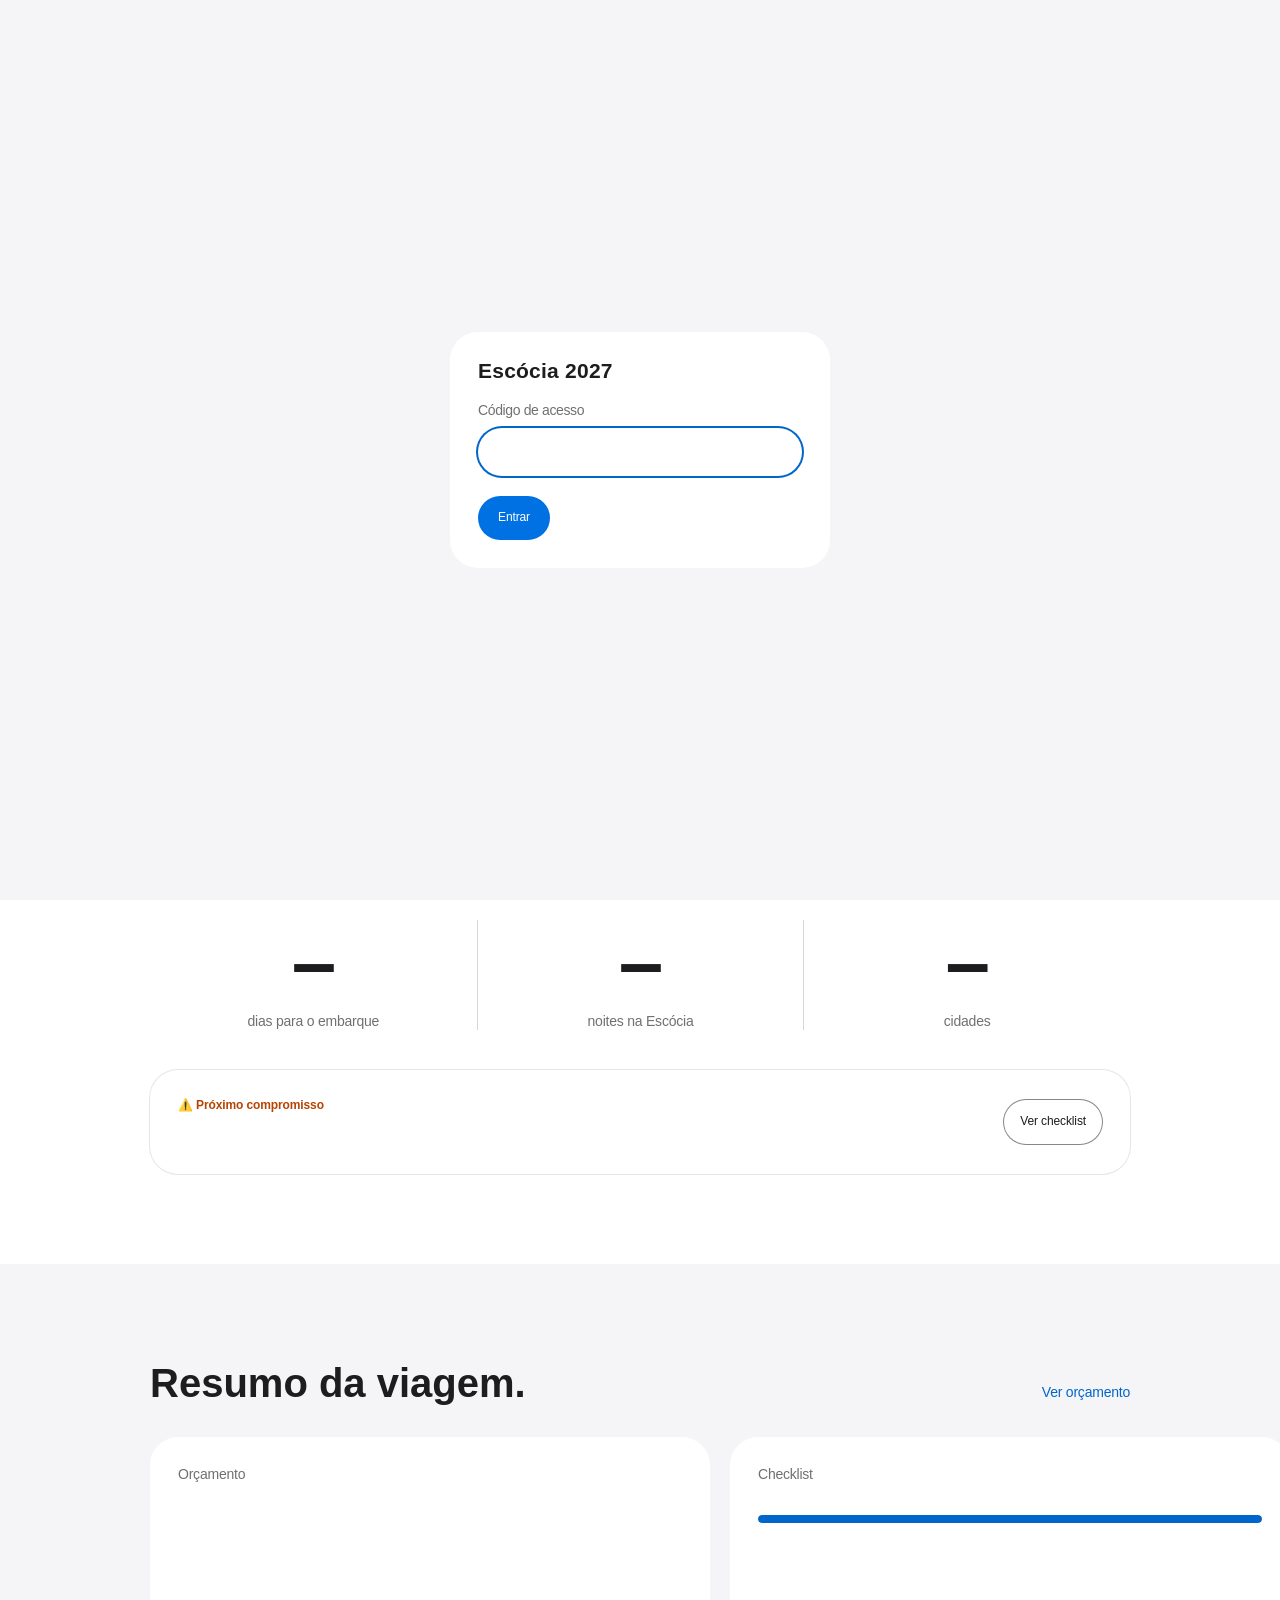
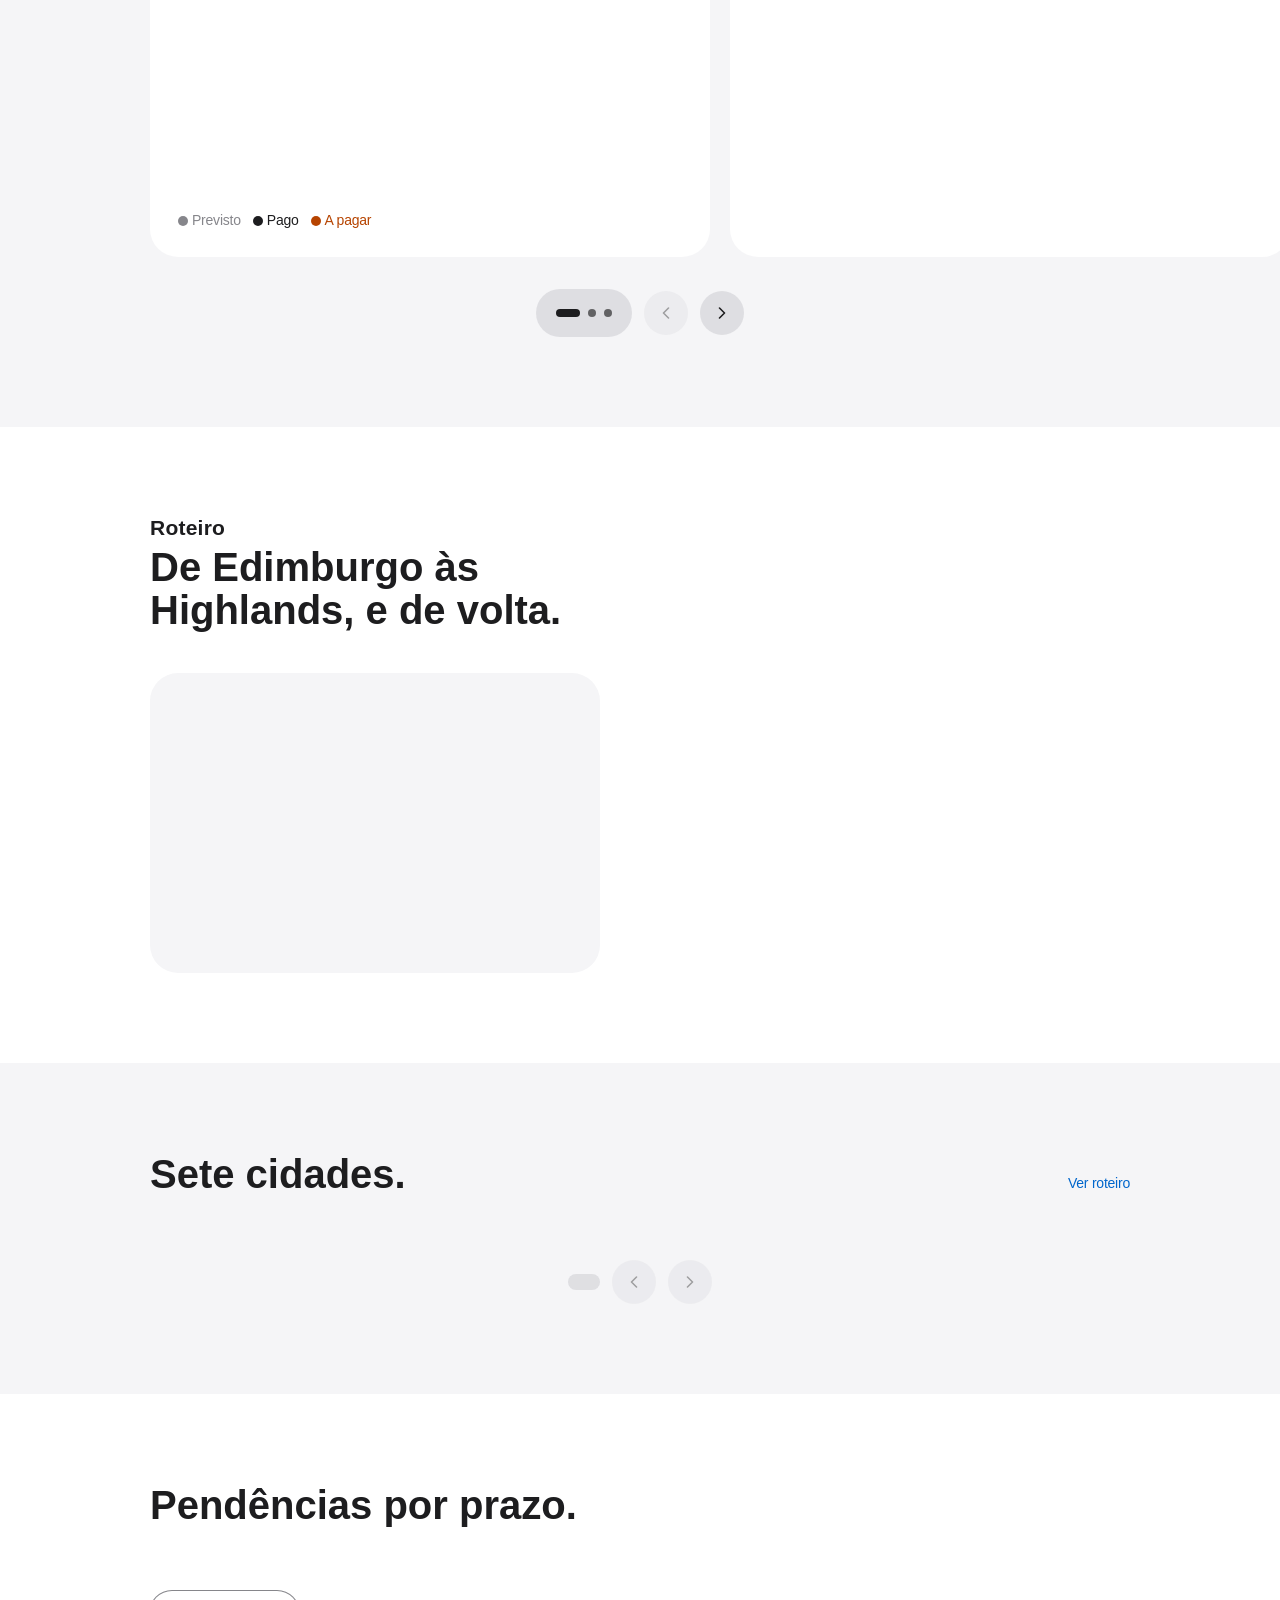
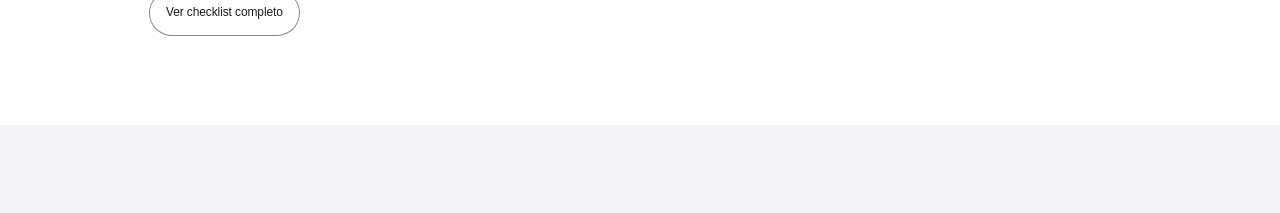
==== commit 388682ec: "Revisão pontual: proporção da abertura e foto de St Andrews - Abertura com números-chave (dias, noit" ====
--- a/index.html
+++ b/index.html
@@ -50,15 +50,19 @@
         <figcaption class="legenda" id="abertura-credito"></figcaption>
       </figure>
       <div class="conteudo hero__dados">
-        <div class="contagem" data-subir>
-          <span class="contagem__numero" id="dias">–</span>
-          <span class="legenda" id="dias-legenda">dias para o embarque</span>
+        <dl class="numeros" data-subir>
+          <div class="numeros__item"><dt class="legenda" id="dias-legenda">dias para o embarque</dt><dd class="numeros__valor" id="dias">–</dd></div>
+          <div class="numeros__item"><dt class="legenda" id="noites-legenda">noites na Escócia</dt><dd class="numeros__valor" id="noites-hero">–</dd></div>
+          <div class="numeros__item"><dt class="legenda" id="cidades-legenda">cidades</dt><dd class="numeros__valor" id="cidades-hero">–</dd></div>
+        </dl>
+        <div class="proximo" id="proximo" data-subir>
+          <div class="proximo__texto">
+            <span class="status-pendente">⚠️ Próximo compromisso</span>
+            <h2 class="kicker" id="proximo-titulo"></h2>
+            <p class="legenda" id="proximo-detalhe"></p>
+          </div>
+          <a class="pill" href="#checklist">Ver checklist</a>
         </div>
-        <a class="proximo" id="proximo" href="#checklist" data-subir aria-labelledby="proximo-titulo">
-          <span class="status-pendente">⚠️ Próximo compromisso</span>
-          <h2 class="kicker" id="proximo-titulo"></h2>
-          <p class="legenda" id="proximo-detalhe"></p>
-        </a>
       </div>
     </section>
 
@@ -111,7 +115,7 @@
         <div class="roteiro__texto">
           <p class="kicker">Roteiro</p>
           <h2 class="titulo" id="roteiro-titulo" data-revelar>De Edimburgo às Highlands, e de volta.</h2>
-          <p class="copy legenda" id="roteiro-resumo"></p>
+          <p class="copy introducao" id="roteiro-resumo"></p>
           <div class="roteiro__midia" id="roteiro-midia" aria-hidden="true"></div>
         </div>
         <div class="roteiro__trilha">
--- a/assets/css/base.css
+++ b/assets/css/base.css
@@ -14,6 +14,9 @@
 }
 
 h1, h2, h3, p { margin: 0; }
+
+/* O atributo hidden vence o display dos componentes (ex.: .proximo sem pendências). */
+[hidden] { display: none !important; }
 
 a { color: var(--cor-link); text-decoration: none; border-radius: var(--radius-links); }
 a:hover { text-decoration: underline; }
@@ -59,6 +62,8 @@
   line-height: var(--leading-feature-copy);
   letter-spacing: var(--tracking-feature-copy);
 }
+/* Texto de apoio sob um título ("Editorial Feature Block"): 17 px, em tom secundário. */
+.introducao { color: var(--cor-texto-2); }
 .legenda {
   font-size: var(--text-body-small);
   line-height: var(--leading-body-small);
--- a/assets/css/componentes.css
+++ b/assets/css/componentes.css
@@ -26,31 +26,35 @@
 .hero__moldura img { display: block; width: 100%; height: 100%; object-fit: cover; }
 .hero__foto figcaption { margin-top: var(--spacing-12); }
 .hero__dados { margin-top: var(--spacing-8); }
+/* Celular deitado: a foto em 2:1 seria mais alta que a tela; fica mais baixa. */
+@media (orientation: landscape) and (max-height: 500px) {
+  .hero__moldura { aspect-ratio: 3 / 1 !important; }
+}
 @media (min-width: 834px) {
   .hero__moldura { aspect-ratio: 2 / 1; }
 }
 .roteiro .titulo, .destaques .titulo { margin-top: var(--spacing-8); }
 .roteiro .copy { margin-top: var(--spacing-12); }
-.contagem {
-  margin: var(--spacing-48) auto 0;
-  display: inline-flex;
-  flex-direction: column;
-  align-items: center;
-  gap: var(--spacing-8);
-  padding: var(--card-padding) var(--spacing-48);
-  border-radius: var(--radius-cards);
-  background: var(--cor-faixa);
-}
-.contagem__numero {
-  font-family: var(--font-sf-pro-display);
-  font-size: var(--text-hero-display);
+/* Números-chave da abertura: contagem regressiva, noites e cidades em tipografia grande,
+   sem cartão, alinhados à coluna de conteúdo (como as faixas de números das páginas da Apple). */
+.numeros {
+  margin: var(--spacing-48) 0 0; padding: 0;
+  display: grid; grid-template-columns: repeat(3, 1fr);
+}
+.numeros__item { display: flex; flex-direction: column-reverse; align-items: center; gap: var(--spacing-8); padding: 0 var(--spacing-8); }
+.numeros__item + .numeros__item { border-left: 1px solid var(--cor-divisoria); }
+.numeros__valor {
+  margin: 0;
+  font-family: var(--font-sf-pro-display);
+  font-size: clamp(var(--text-feature-heading), 7vw, var(--text-hero-display));
   line-height: var(--leading-hero-display);
   letter-spacing: var(--tracking-hero-display);
   font-weight: var(--font-weight-semibold);
   font-variant-numeric: tabular-nums;
 }
 
-/* Próximo compromisso */
+/* Próximo compromisso: "Floating Pricing Callout" da referência, com o texto e a pílula
+   dentro do mesmo cartão. No computador, a pílula fica à direita. */
 .proximo {
   margin-top: var(--spacing-40);
   text-align: left;
@@ -58,7 +62,12 @@
   border-radius: var(--radius-cards);
   box-shadow: var(--contorno-sutil);
   display: grid;
-  gap: var(--spacing-8);
+  gap: var(--spacing-20);
+  justify-items: start;
+}
+.proximo__texto { display: grid; gap: var(--spacing-8); }
+@media (min-width: 834px) {
+  .proximo { grid-template-columns: 1fr auto; align-items: center; gap: var(--spacing-32); }
 }
 
 /* Destaques: cabeçalho com título e link ("Highlights Stage") */
--- a/assets/css/paginas.css
+++ b/assets/css/paginas.css
@@ -42,7 +42,7 @@
 
 @media (min-width: 834px) {
   .topo {
-    padding-top: calc(var(--spacing-8) + env(safe-area-inset-top));
+    padding: calc(var(--spacing-8) + env(safe-area-inset-top)) var(--spacing-12) 0;
     background: none; -webkit-backdrop-filter: none; backdrop-filter: none; box-shadow: none;
     pointer-events: none;
   }
@@ -71,8 +71,8 @@
 .cor-link { color: var(--cor-link); }
 .negativo { color: var(--cor-alerta); }
 
-a.card, a.proximo, a.parada { color: inherit; }
-a.card:hover, a.proximo:hover, a.parada:hover { text-decoration: none; }
+a.card, a.parada { color: inherit; }
+a.card:hover, a.parada:hover { text-decoration: none; }
 
 .espaco-topo { margin-top: var(--spacing-32); }
 .pagina__cabecalho { display: grid; gap: var(--spacing-12); margin-bottom: var(--spacing-40); }
@@ -80,6 +80,10 @@
 .grade-2 { display: grid; gap: var(--element-gap); grid-template-columns: repeat(auto-fit, minmax(min(300px, 100%), 1fr)); }
 .essencial__itens { list-style: none; margin: 0; padding: 0; display: grid; gap: var(--spacing-8); }
 .essencial__itens li { font-size: var(--text-feature-copy); line-height: var(--leading-feature-copy); }
+/* Quatro cartões (Essenciais) ficam 2 × 2, sem um cartão sozinho na última linha. */
+@media (min-width: 600px) {
+  .grade-2--par { grid-template-columns: repeat(2, minmax(0, 1fr)); }
+}
 .grade-2--folgada { row-gap: var(--spacing-64); column-gap: var(--spacing-64); }
 .card--auto { min-height: 0; }
 .card--contorno { box-shadow: var(--contorno-sutil); }
@@ -97,6 +101,10 @@
   display: block; object-fit: cover;
 }
 .foto figcaption { margin-top: var(--spacing-12); }
+/* Celular deitado: em 3:2 a foto passaria da altura da tela. */
+@media (orientation: landscape) and (max-height: 500px) {
+  .foto__moldura { aspect-ratio: 2 / 1; }
+}
 
 .lista { list-style: none; margin: 0; padding: 0; }
 .lista > li { padding: var(--spacing-16) 0; border-top: 1px solid var(--cor-divisoria); display: grid; gap: var(--spacing-4); }
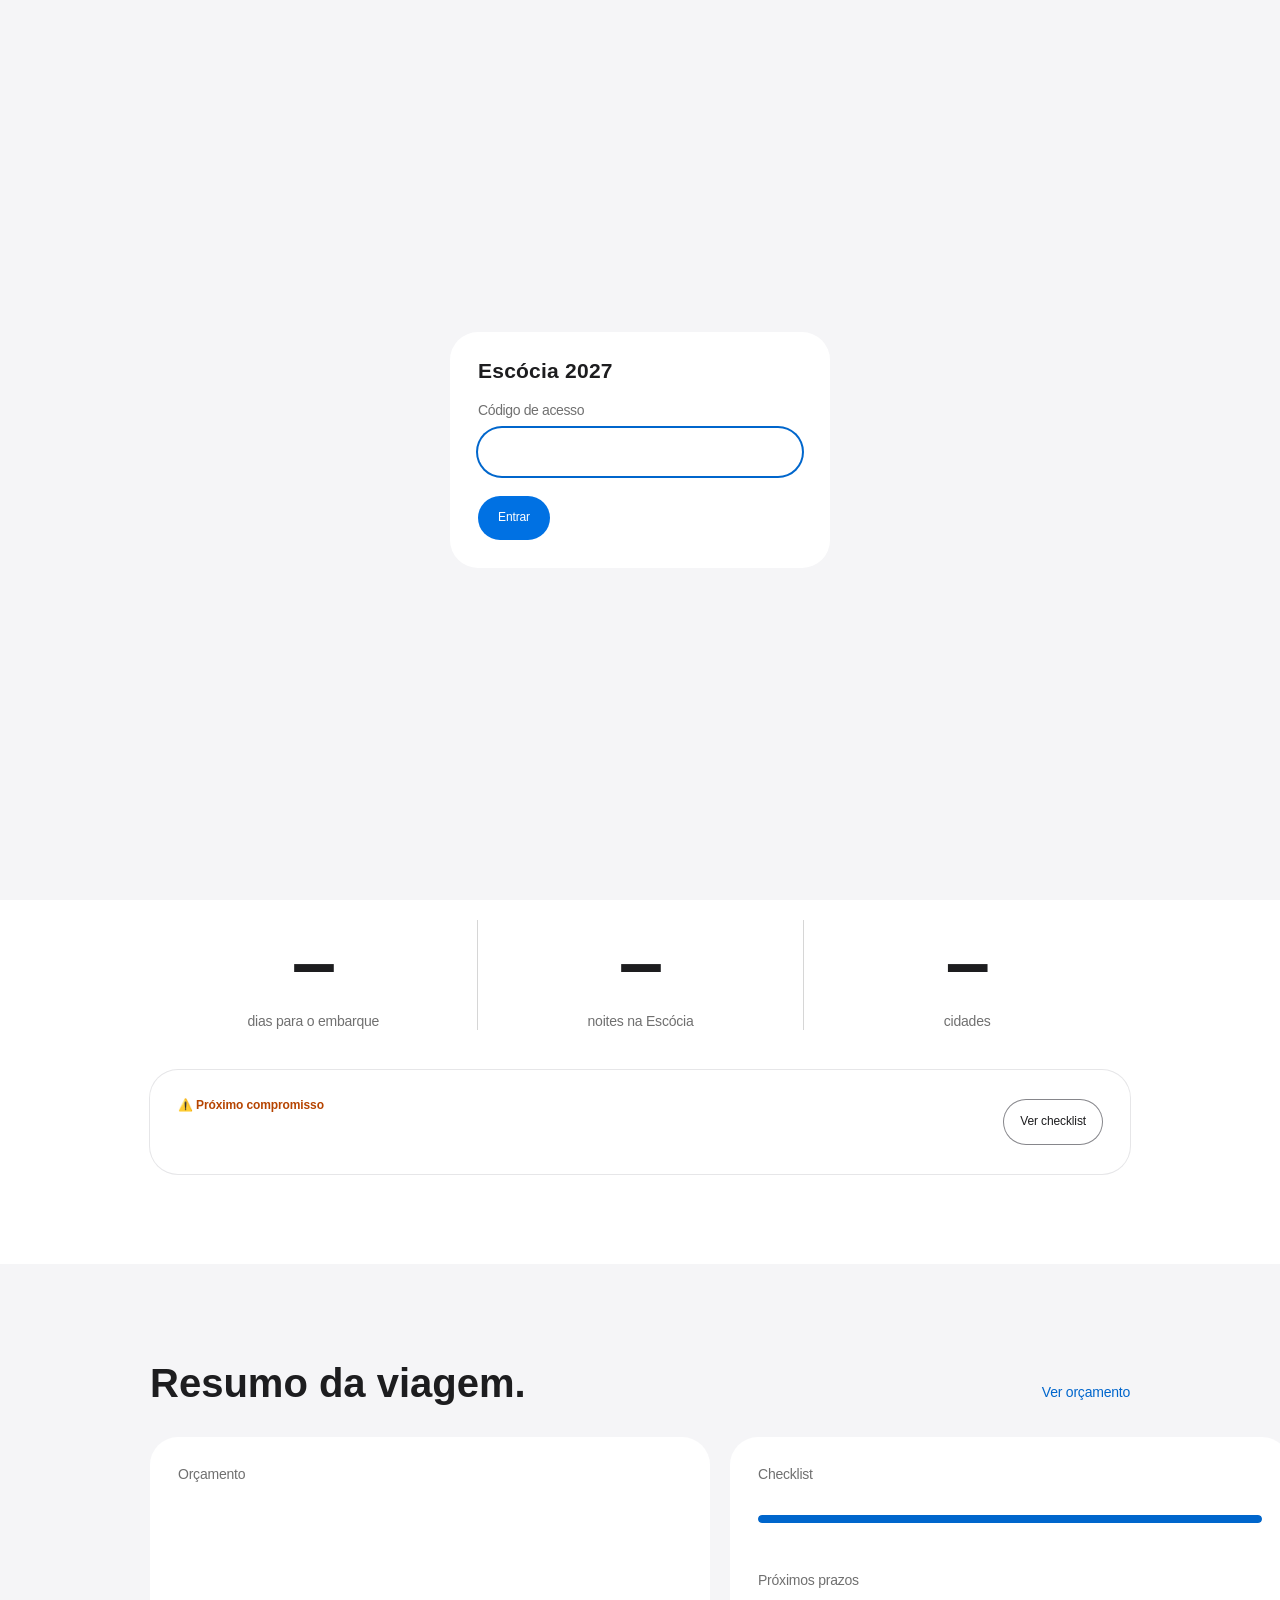
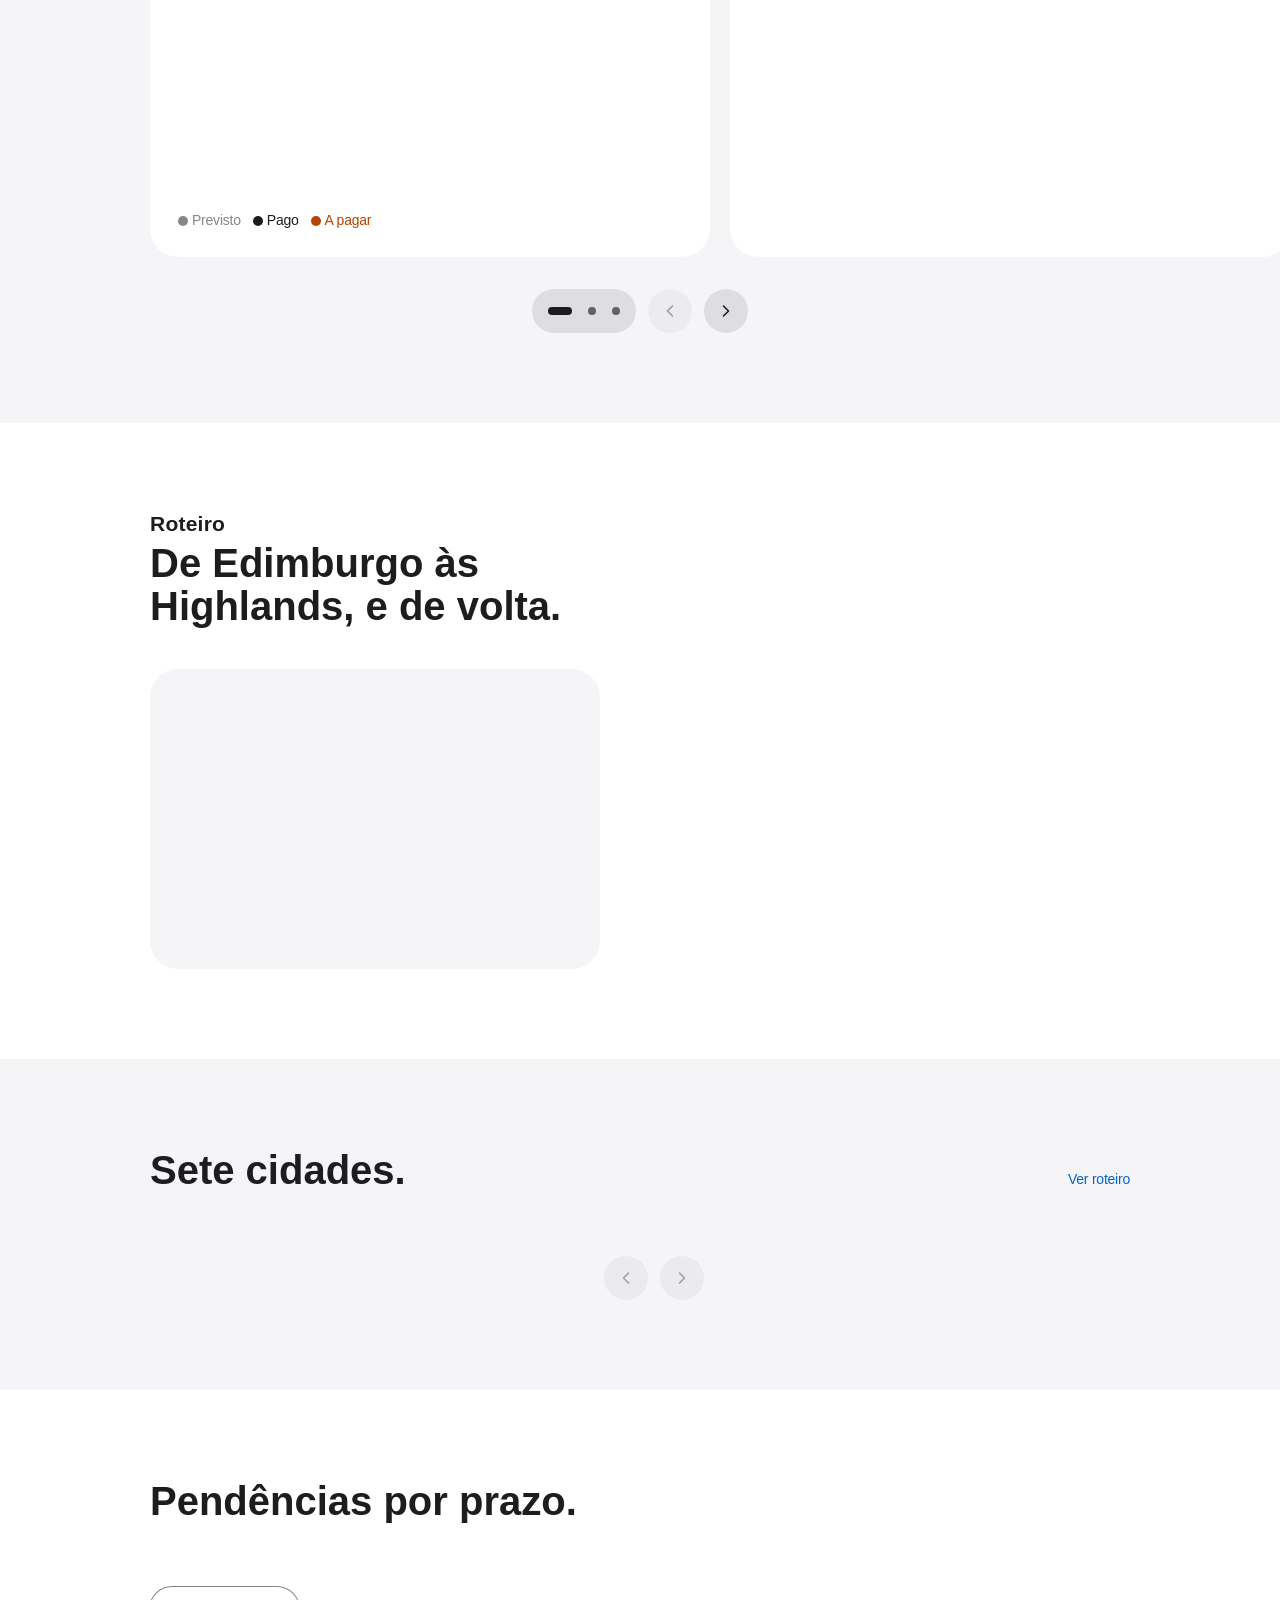
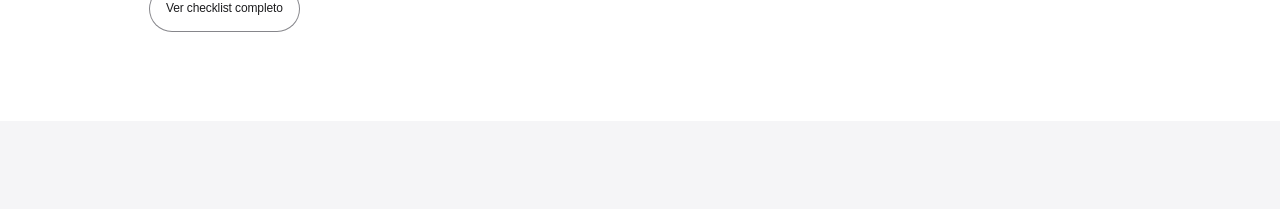
==== commit 2abbf004: "Auditoria do site: celular deitado, escuro do iPhone 18 Pro e movimento da Apple - Foto da cidade em" ====
--- a/index.html
+++ b/index.html
@@ -89,6 +89,8 @@
             <p class="card__numero" id="chk-numero"></p>
             <div class="progresso" role="progressbar" aria-label="Progresso do checklist" aria-valuemin="0" aria-valuemax="100" id="chk-barra-wrap"><div class="progresso__barra" id="chk-barra"></div></div>
             <p class="legenda" id="chk-detalhe"></p>
+            <p class="legenda prazos__titulo">Próximos prazos</p>
+            <ul class="prazos" id="chk-proximos"></ul>
           </a>
           <article class="card" aria-labelledby="noites-titulo">
             <p class="legenda" id="noites-titulo">Noites por cidade</p>
--- a/assets/css/tokens.css
+++ b/assets/css/tokens.css
@@ -97,11 +97,20 @@
   --carousel-glyph: rgba(0, 0, 0, 0.56);
   --nav-label: rgba(0, 0, 0, 0.8);
 
-  /* Tokens de papel (seção "Tema escuro (extensão)" do documento). O restante do CSS
-     usa só estes; eles apontam para a paleta acima e mudam no tema escuro. */
+  /* Movimento (Identidade Visual - Apple, "Animações e comportamento visual - Apple";
+     medido em apple.com em 28/10/2026). */
+  --ease-apple: cubic-bezier(0.4, 0, 0.6, 1);
+  --ease-entrada: cubic-bezier(0, 0, 0.2, 1);
+  --dur-curta: 240ms;
+  --dur-link: 320ms;
+  --dur-longa: 500ms;
+
+  /* Tokens de papel (Identidade Visual - Apple, "Uso conjunto com o modo claro"). O restante
+     do CSS usa só estes; eles apontam para a paleta acima e mudam no tema escuro. */
   --cor-fundo: var(--color-gallery-white);
   --cor-faixa: var(--color-studio-mist);
   --cor-cartao: var(--color-gallery-white);
+  --cor-campo: var(--color-gallery-white);
   --cor-vidro: rgba(255, 255, 255, 0.8);
   --cor-texto: var(--color-ink);
   --cor-texto-2: var(--color-slate);
@@ -122,19 +131,23 @@
   --contorno-forte: var(--cor-contorno) 0 0 0 1px;
 }
 
+/* Modo escuro: valores da referência iPhone 18 Pro (tela Obsidian, painel Carbon, cartão
+   preto sobre o painel, links Electric Link). O laranja é derivado para passar de 4,5:1. */
 @media (prefers-color-scheme: dark) {
   :root {
     --cor-fundo: #000000;
-    --cor-faixa: #161617;
-    --cor-cartao: var(--color-ink);
-    --cor-vidro: rgba(22, 22, 23, 0.8);
+    --cor-faixa: var(--color-ink);
+    --cor-cartao: #000000;
+    --cor-campo: rgba(255, 255, 255, 0.04);
+    --cor-vidro: rgba(18, 18, 18, 0.8);
     --cor-texto: var(--color-studio-mist);
     --cor-texto-2: var(--color-steel);
     --cor-link: #2997ff;
     --cor-alerta: #f56300;
-    --cor-divisoria: #424245;
-    --cor-contorno-suave: #424245;
-    --cor-trilho: #424245;
+    --cor-divisoria: #333336;
+    --cor-contorno: #6e6e73;
+    --cor-contorno-suave: #282828;
+    --cor-trilho: #333336;
     --cor-controle: rgba(66, 66, 69, 0.72);
     --cor-glifo: rgba(255, 255, 255, 0.56);
   }
--- a/assets/css/base.css
+++ b/assets/css/base.css
@@ -18,7 +18,7 @@
 /* O atributo hidden vence o display dos componentes (ex.: .proximo sem pendências). */
 [hidden] { display: none !important; }
 
-a { color: var(--cor-link); text-decoration: none; border-radius: var(--radius-links); }
+a { color: var(--cor-link); text-decoration: none; border-radius: var(--radius-links); transition: color var(--dur-link) var(--ease-apple); }
 a:hover { text-decoration: underline; }
 
 :focus-visible { outline: 2px solid var(--cor-link); outline-offset: 2px; }
--- a/assets/css/componentes.css
+++ b/assets/css/componentes.css
@@ -41,7 +41,9 @@
   margin: var(--spacing-48) 0 0; padding: 0;
   display: grid; grid-template-columns: repeat(3, 1fr);
 }
-.numeros__item { display: flex; flex-direction: column-reverse; align-items: center; gap: var(--spacing-8); padding: 0 var(--spacing-8); }
+/* column-reverse põe o número acima da legenda; flex-end (o início visual nessa direção)
+   alinha os três números pelo topo, mesmo quando uma legenda tem menos linhas. */
+.numeros__item { display: flex; flex-direction: column-reverse; justify-content: flex-end; align-items: center; gap: var(--spacing-8); padding: 0 var(--spacing-8); }
 .numeros__item + .numeros__item { border-left: 1px solid var(--cor-divisoria); }
 .numeros__valor {
   margin: 0;
@@ -107,6 +109,11 @@
 /* Barra de progresso do checklist */
 .progresso { height: var(--spacing-8); border-radius: var(--radius-buttons); background: var(--cor-trilho); overflow: hidden; }
 .progresso__barra { height: 100%; background: var(--cor-link); border-radius: inherit; }
+/* Próximos prazos no cartão do Checklist: preenchem o cartão, que tem a altura dos vizinhos. */
+.prazos__titulo { margin-top: var(--spacing-16); }
+.prazos { list-style: none; margin: 0; padding: 0; }
+.prazos li { display: grid; grid-template-columns: var(--spacing-52) 1fr; gap: var(--spacing-12); padding: var(--spacing-12) 0; border-top: 1px solid var(--cor-divisoria); font-size: var(--text-body-small); line-height: var(--leading-body-small); letter-spacing: var(--tracking-body-small); }
+.prazos__data { font-weight: var(--font-weight-semibold); font-variant-numeric: tabular-nums; color: var(--cor-alerta); }
 
 /* Pendências por prazo */
 .pendencias { list-style: none; margin: var(--spacing-32) 0 0; padding: 0; }
@@ -137,7 +144,7 @@
   width: var(--spacing-24); height: var(--spacing-24); border-radius: var(--radius-buttons);
   background: var(--cor-fundo); box-shadow: var(--contorno-forte);
   position: relative; z-index: 1;
-  transition: background-color 0.2s ease, box-shadow 0.2s ease;
+  transition: background-color var(--dur-curta) var(--ease-apple), box-shadow var(--dur-curta) var(--ease-apple);
 }
 .parada.ativa .parada__ponto { background: var(--cor-texto); box-shadow: var(--cor-texto) 0 0 0 1px; }
 .parada__cidade {
@@ -174,18 +181,20 @@
 
 .carrossel__controles { display: flex; justify-content: center; align-items: center; gap: var(--spacing-12); margin-top: var(--spacing-24); }
 /* "Carousel Playback Control": pontos agrupados numa cápsula translúcida. */
+/* Cada ponto é um alvo de 24 × 44px (ponto de 8px + folga), como os 24px por ponto da Apple. */
 .carrossel__pontos {
-  display: flex; align-items: center; padding: var(--spacing-8) var(--spacing-16);
+  display: flex; align-items: center; padding: 0 var(--spacing-8);
   border-radius: var(--radius-pills); background: var(--cor-controle);
 }
 .carrossel__pontos button {
   -webkit-appearance: none; appearance: none; border: 0; background: none; cursor: pointer;
-  padding: var(--spacing-12) var(--spacing-4); border-radius: var(--radius-buttons);
+  display: grid; place-items: center; min-height: calc(var(--spacing-40) + var(--spacing-4));
+  padding: 0 var(--spacing-8); border-radius: var(--radius-buttons);
 }
 .carrossel__pontos button::before {
   content: ''; display: block; width: var(--spacing-8); height: var(--spacing-8);
   border-radius: var(--radius-buttons); background: var(--cor-glifo);
-  transition: width 0.3s ease, background-color 0.3s ease;
+  transition: width var(--dur-link) var(--ease-apple), background-color var(--dur-link) var(--ease-apple);
 }
 .carrossel__pontos button[aria-current="true"]::before { width: var(--spacing-24); background: var(--cor-texto); }
 .carrossel__setas { display: none; gap: var(--spacing-12); }
@@ -219,9 +228,14 @@
     display: block; position: relative; margin-top: var(--spacing-40);
     aspect-ratio: 3 / 2; border-radius: var(--radius-images); overflow: hidden; background: var(--cor-faixa);
   }
-  .roteiro__midia img { position: absolute; inset: 0; width: 100%; height: 100%; object-fit: cover; opacity: 0; transition: opacity 0.5s ease; }
+  .roteiro__midia img { position: absolute; inset: 0; width: 100%; height: 100%; object-fit: cover; opacity: 0; transition: opacity var(--dur-longa) var(--ease-apple); }
   .roteiro__midia img.ativa { opacity: 1; }
   .carrossel__setas { display: flex; }
   .carrossel__trilho > .card { flex-basis: min(60vw, 560px); }
   .parada { padding: var(--spacing-16) 0; }
 }
+/* Celular deitado (a partir de 834px): com a foto, a coluna fixa ficaria mais alta que a
+   área visível; fica só o texto. */
+@media (min-width: 834px) and (orientation: landscape) and (max-height: 500px) {
+  .roteiro__midia { display: none; }
+}
--- a/assets/css/paginas.css
+++ b/assets/css/paginas.css
@@ -57,6 +57,13 @@
   .barra__secoes { margin: 0; padding: 0; justify-content: center; -webkit-mask-image: none !important; mask-image: none !important; }
   .barra__secoes a { padding: var(--spacing-8) 0; }
 }
+/* Celular deitado e estreito: as duas linhas tomariam mais de um quarto da altura;
+   título, seções e ação ficam numa linha só, com a barra ainda na largura toda. */
+@media (max-width: 833px) and (orientation: landscape) and (max-height: 500px) {
+  .barra { grid-template-columns: auto minmax(0, 1fr) auto; grid-template-areas: "titulo secoes acao"; padding: var(--spacing-4) var(--spacing-20); }
+  .barra__secoes { margin: 0; padding: 0 var(--spacing-8); }
+  .barra__secoes a { padding: var(--spacing-8) 0; }
+}
 /* Sem transparência (ajuste do sistema) ou sem suporte a desfoque: fundo sólido. */
 @media (prefers-reduced-transparency: reduce) {
   .topo, .barra { background: var(--cor-fundo) !important; -webkit-backdrop-filter: none !important; backdrop-filter: none !important; }
@@ -101,9 +108,10 @@
   display: block; object-fit: cover;
 }
 .foto figcaption { margin-top: var(--spacing-12); }
-/* Celular deitado: em 3:2 a foto passaria da altura da tela. */
+/* Celular deitado: em 3:2 (e até em 2:1) a foto passaria da área visível; fica em 3:1,
+   como a abertura. */
 @media (orientation: landscape) and (max-height: 500px) {
-  .foto__moldura { aspect-ratio: 2 / 1; }
+  .foto__moldura { aspect-ratio: 3 / 1; }
 }
 
 .lista { list-style: none; margin: 0; padding: 0; }
@@ -167,6 +175,8 @@
 /* Formulários: um só componente de campo ("Rounded Search Input" adaptado).
    17px em todos os campos: abaixo de 16px o iOS aplica zoom ao tocar. */
 .formulario { display: grid; gap: var(--spacing-20); max-width: 520px; }
+/* Formulário logo depois de uma lista ou do aviso de lista vazia: nada encosta. */
+.lista + .formulario, .legenda + .formulario { margin-top: var(--spacing-32); }
 .rotulo { display: grid; gap: var(--spacing-8); font-size: var(--text-body-small); line-height: var(--leading-body-small); color: var(--cor-texto-2); min-width: 0; }
 .campo {
   -webkit-appearance: none; appearance: none;
@@ -174,7 +184,7 @@
   color: var(--cor-texto);
   min-height: var(--spacing-48); padding: var(--spacing-12) var(--spacing-20);
   border: 0; border-radius: var(--radius-inputs); box-shadow: var(--contorno-forte);
-  background: var(--cor-cartao); width: 100%; min-width: 0; margin: 0;
+  background: var(--cor-campo); width: 100%; min-width: 0; margin: 0;
 }
 .campo:focus { outline: none; box-shadow: var(--cor-link) 0 0 0 2px; }
 .campo[aria-invalid="true"] { box-shadow: var(--cor-alerta) 0 0 0 2px; }
--- a/assets/css/movimento.css
+++ b/assets/css/movimento.css
@@ -3,7 +3,7 @@
 @media (prefers-reduced-motion: reduce) {
   html { scroll-behavior: auto; }
   .carrossel__trilho { scroll-snap-type: none; }
-  .parada__ponto { transition: none; }
+  .parada__ponto, a { transition: none; }
   .roteiro__midia img, .carrossel__pontos button::before { transition: none; }
   ::view-transition-group(*), ::view-transition-old(*), ::view-transition-new(*) { animation: none !important; }
 }
